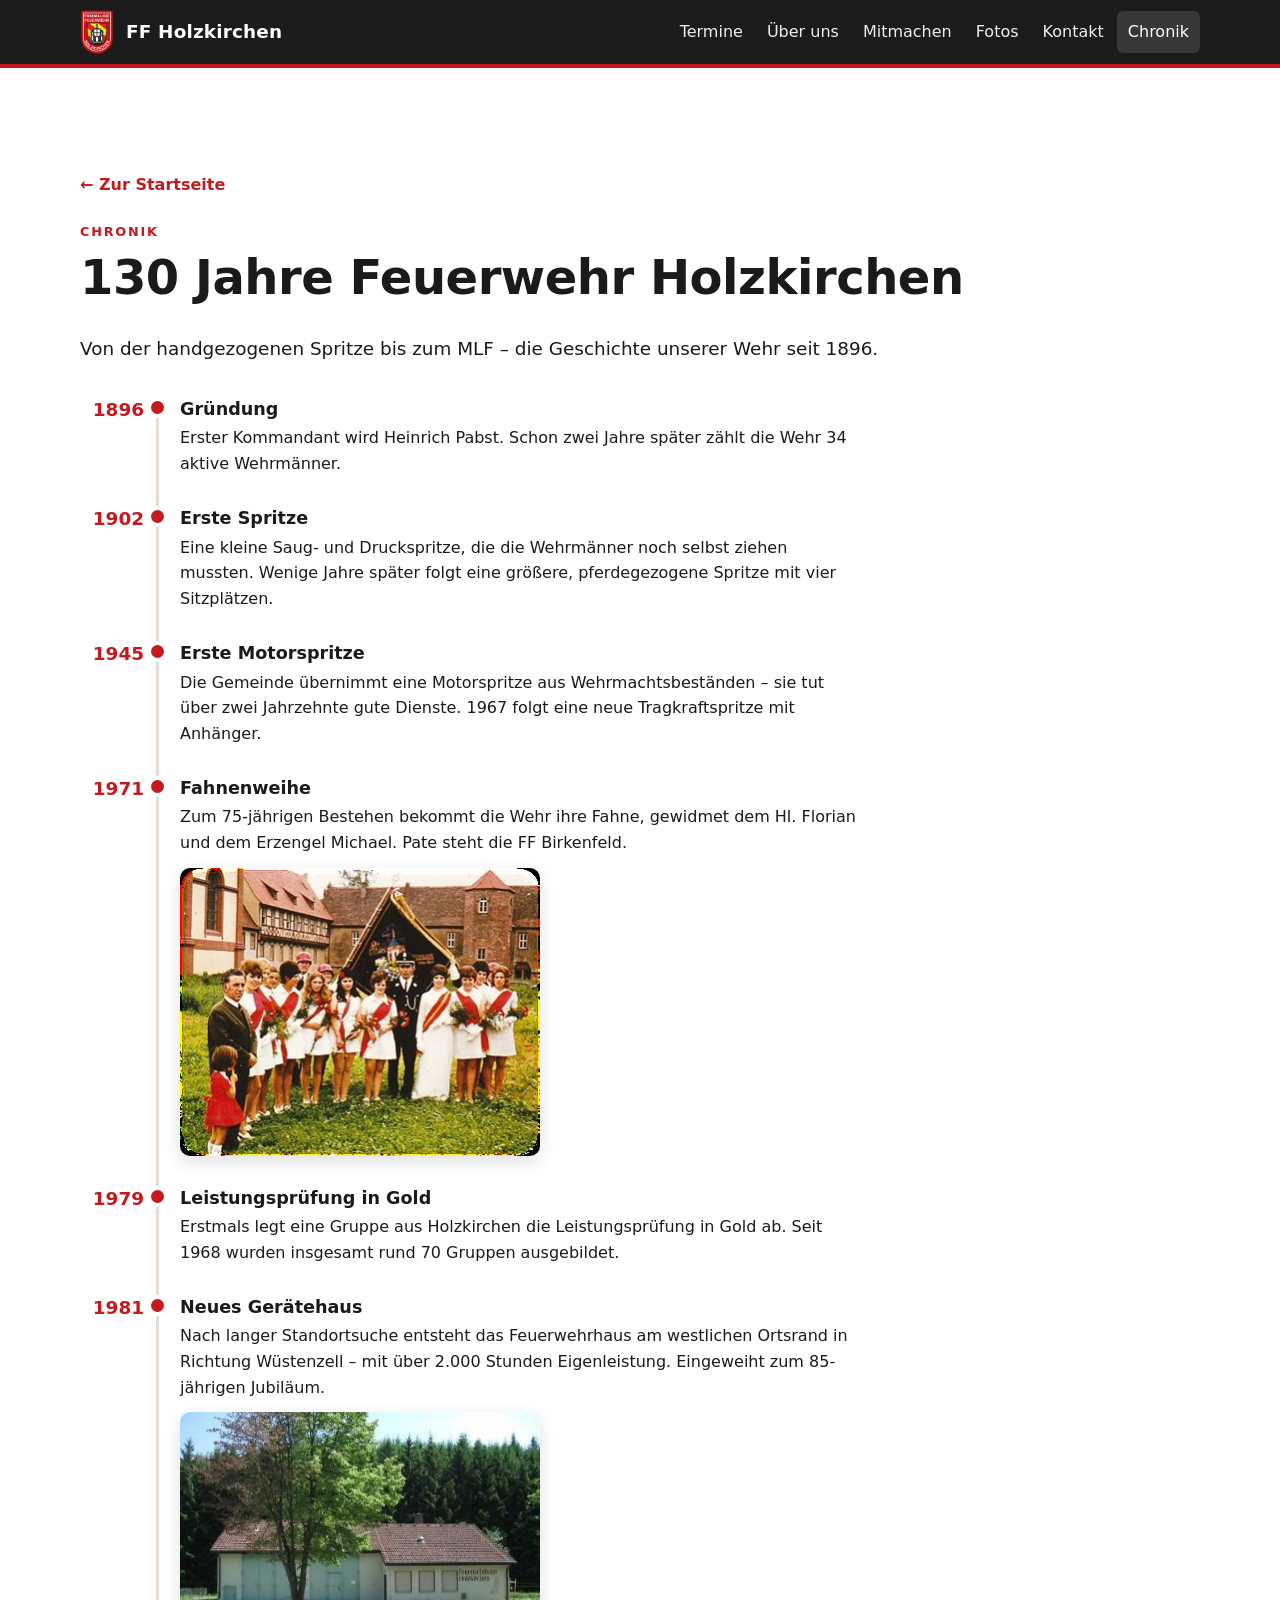
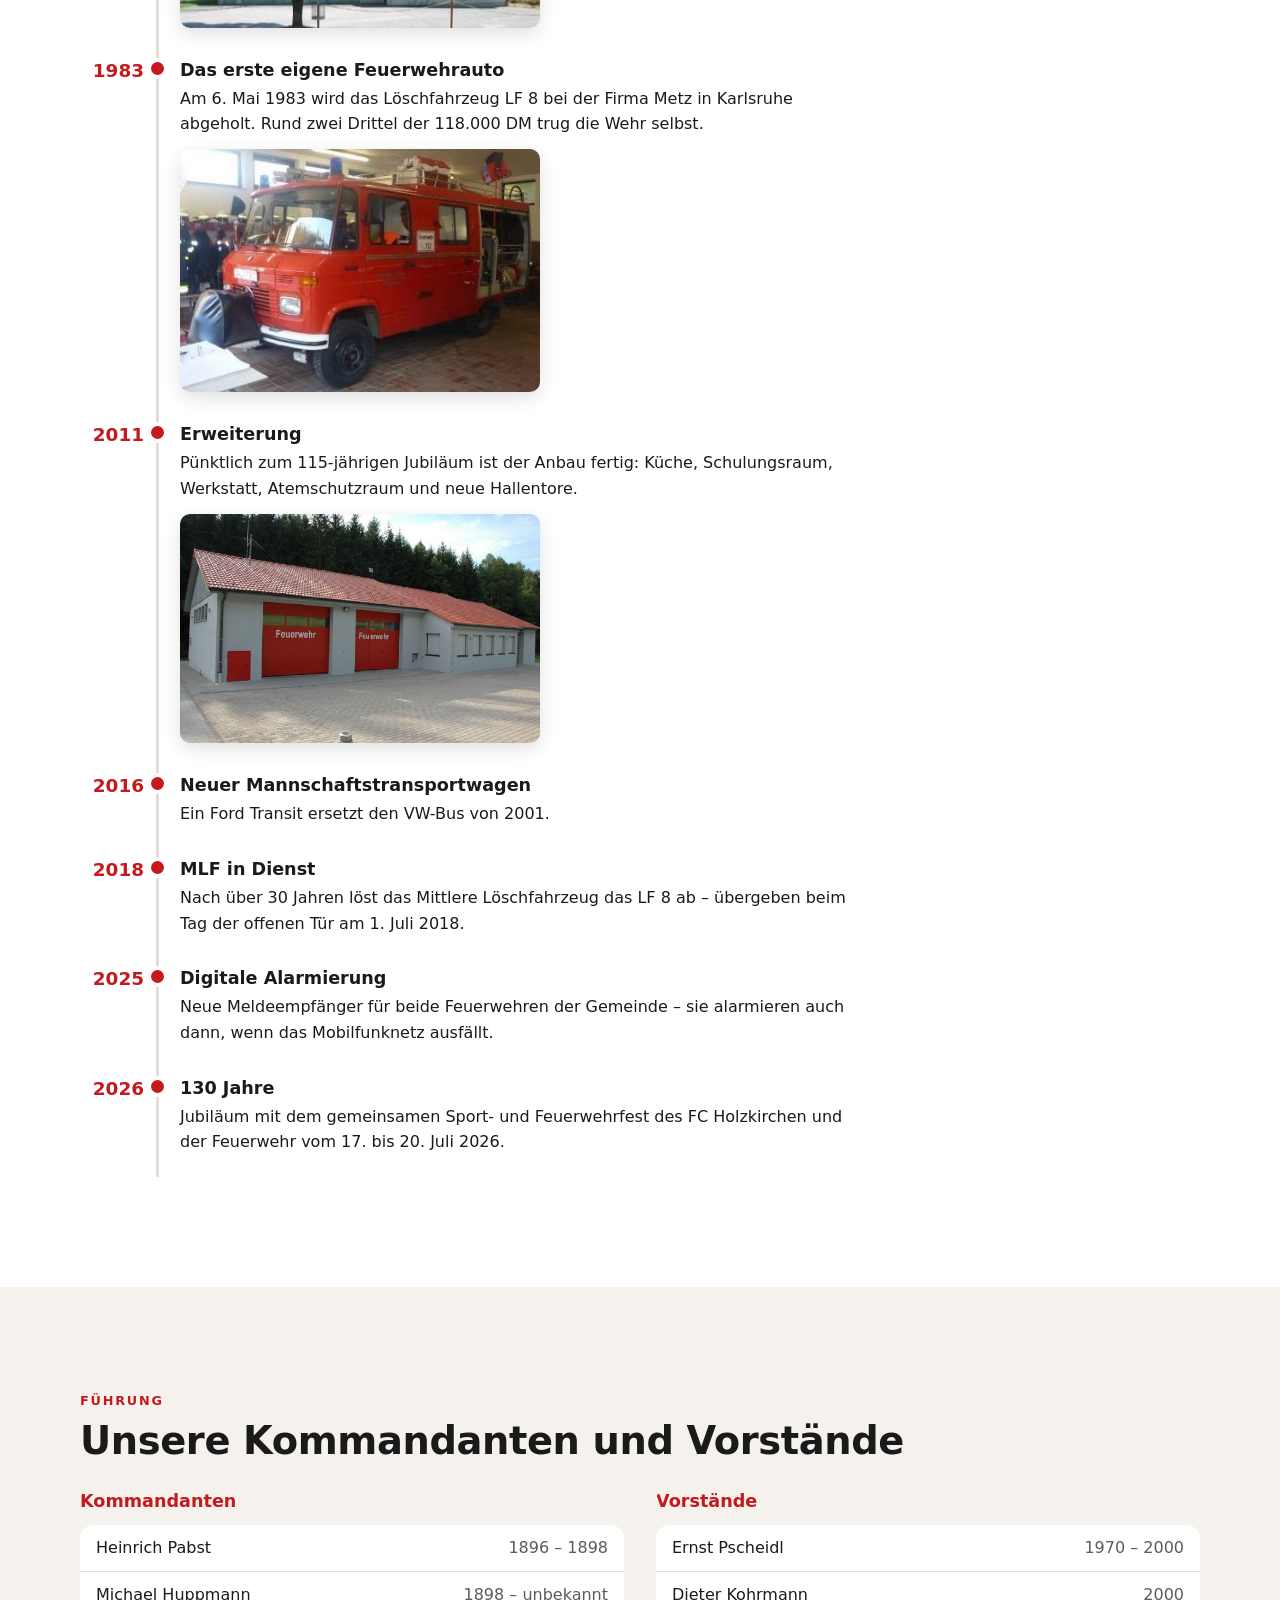
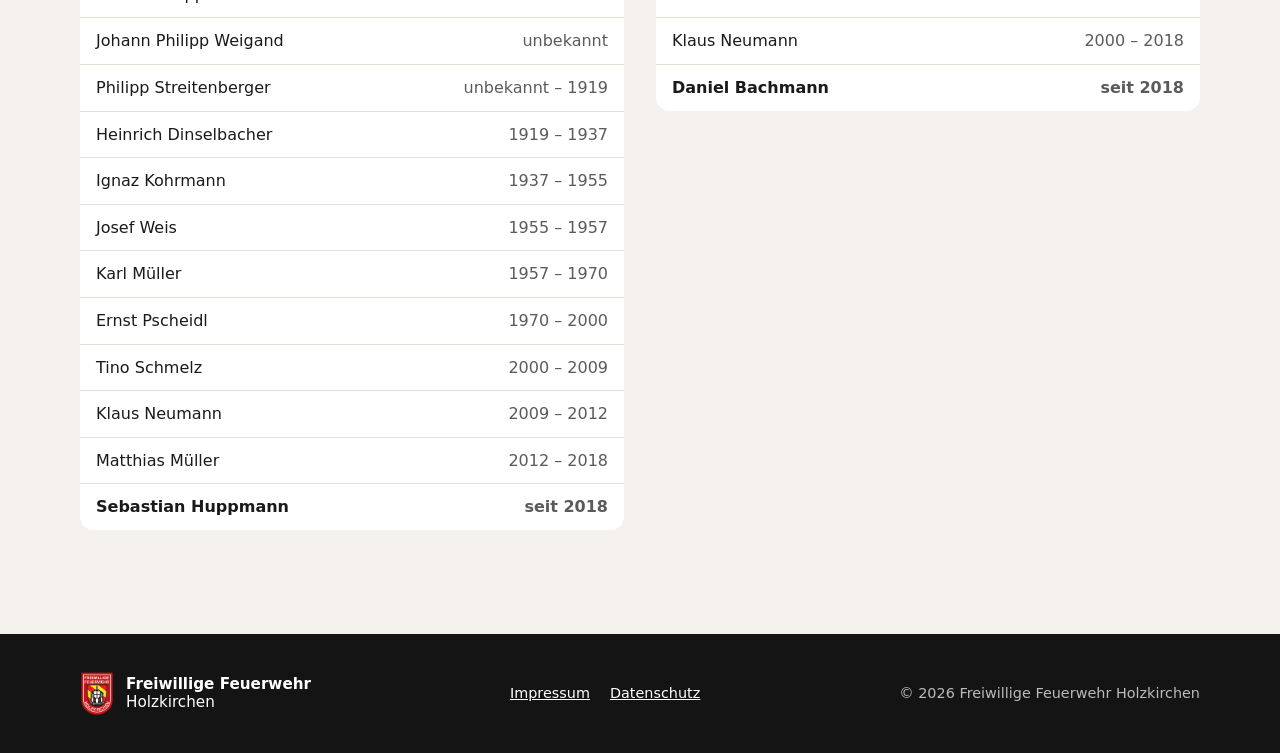
==== website/chronik.html @ 03d095bd "Website der FF Holzkirchen Co-Authored-By: Claude Opus 5.5 <noreply@anthropic.com> Claude-Session: h" ====
<!doctype html>
<html lang="de">
<head>
  <meta charset="utf-8">
  <meta name="viewport" content="width=device-width, initial-scale=1">
  <title>Chronik – Freiwillige Feuerwehr Holzkirchen</title>
  <meta name="description" content="Freiwillige Feuerwehr Holzkirchen: Chronik seit 1896, Kommandanten und Vorstände.">
  <link rel="icon" href="img/logo.png">
  <link rel="stylesheet" href="style.css">
</head>
<body>

<header class="topbar">
  <div class="wrap topbar-inner">
    <a class="brand" href="index.html">
      <img src="img/logo.png" alt="Wappen der Freiwilligen Feuerwehr Holzkirchen" width="40" height="56">
      <span class="brand-name">FF Holzkirchen</span>
    </a>
    <button class="menu-btn" aria-expanded="false" aria-controls="nav" aria-label="Menü öffnen">
      <span></span><span></span><span></span>
    </button>
    <nav id="nav" class="nav">
      <a href="index.html#termine">Termine</a>
      <a href="index.html#ueber-uns">Über uns</a>
      <a href="index.html#mitmachen">Mitmachen</a>
      <a href="index.html#galerie">Fotos</a>
      <a href="index.html#kontakt">Kontakt</a>
      <a href="chronik.html" aria-current="page">Chronik</a>
    </nav>
  </div>
</header>

<main>
  <!-- CHRONIK -->
  <section id="chronik" class="section chronik-page">
    <div class="wrap">
      <a class="back" href="index.html">← Zur Startseite</a>
      <p class="eyebrow">Chronik</p>
      <h1><span class="jahre">130</span> Jahre Feuerwehr Holzkirchen</h1>
      <p class="lead">Von der handgezogenen Spritze bis zum MLF – die Geschichte unserer Wehr seit 1896.</p>
      <ol class="timeline">
        <li><time>1896</time><div><strong>Gründung</strong><p>Erster Kommandant wird Heinrich Pabst. Schon zwei Jahre später zählt die Wehr 34 aktive Wehrmänner.</p></div></li>
        <li><time>1902</time><div><strong>Erste Spritze</strong><p>Eine kleine Saug- und Druckspritze, die die Wehrmänner noch selbst ziehen mussten. Wenige Jahre später folgt eine größere, pferdegezogene Spritze mit vier Sitzplätzen.</p></div></li>
        <li><time>1945</time><div><strong>Erste Motorspritze</strong><p>Die Gemeinde übernimmt eine Motorspritze aus Wehrmachtsbeständen – sie tut über zwei Jahrzehnte gute Dienste. 1967 folgt eine neue Tragkraftspritze mit Anhänger.</p></div></li>
        <li><time>1971</time><div><strong>Fahnenweihe</strong><p>Zum 75-jährigen Bestehen bekommt die Wehr ihre Fahne, gewidmet dem Hl. Florian und dem Erzengel Michael. Pate steht die FF Birkenfeld.</p><img src="img/chronik-1971-fahnenweihe.jpg" alt="Fahnenweihe 1971" loading="lazy"></div></li>
        <li><time>1979</time><div><strong>Leistungsprüfung in Gold</strong><p>Erstmals legt eine Gruppe aus Holzkirchen die Leistungsprüfung in Gold ab. Seit 1968 wurden insgesamt rund 70 Gruppen ausgebildet.</p></div></li>
        <li><time>1981</time><div><strong>Neues Gerätehaus</strong><p>Nach langer Standortsuche entsteht das Feuerwehrhaus am westlichen Ortsrand in Richtung Wüstenzell – mit über 2.000 Stunden Eigenleistung. Eingeweiht zum 85-jährigen Jubiläum.</p><img src="img/chronik-1981-geraetehaus.jpg" alt="Das neue Gerätehaus 1981" loading="lazy"></div></li>
        <li><time>1983</time><div><strong>Das erste eigene Feuerwehrauto</strong><p>Am 6. Mai 1983 wird das Löschfahrzeug LF 8 bei der Firma Metz in Karlsruhe abgeholt. Rund zwei Drittel der 118.000 DM trug die Wehr selbst.</p><img src="img/chronik-1983-lf8.jpg" alt="Das LF 8 von 1983" loading="lazy"></div></li>
        <li><time>2011</time><div><strong>Erweiterung</strong><p>Pünktlich zum 115-jährigen Jubiläum ist der Anbau fertig: Küche, Schulungsraum, Werkstatt, Atemschutzraum und neue Hallentore.</p><img src="img/chronik-2011-feuerwehrhaus.jpg" alt="Das Feuerwehrhaus nach der Erweiterung" loading="lazy"></div></li>
        <li><time>2016</time><div><strong>Neuer Mannschaftstransportwagen</strong><p>Ein Ford Transit ersetzt den VW-Bus von 2001.</p></div></li>
        <li><time>2018</time><div><strong>MLF in Dienst</strong><p>Nach über 30 Jahren löst das Mittlere Löschfahrzeug das LF 8 ab – übergeben beim Tag der offenen Tür am 1. Juli 2018.</p></div></li>
        <li><time>2025</time><div><strong>Digitale Alarmierung</strong><p>Neue Meldeempfänger für beide Feuerwehren der Gemeinde – sie alarmieren auch dann, wenn das Mobilfunknetz ausfällt.</p></div></li>
        <li><time>2026</time><div><strong>130 Jahre</strong><p>Jubiläum mit dem gemeinsamen Sport- und Feuerwehrfest des FC Holzkirchen und der Feuerwehr vom 17. bis 20. Juli 2026.</p></div></li>
      </ol>
    </div>
  </section>


  <section class="section section-alt">
    <div class="wrap">
      <p class="eyebrow">Führung</p>
      <h2>Unsere Kommandanten und Vorstände</h2>
      <div class="history-grid">
        <table class="history">
          <caption>Kommandanten</caption>
          <tr><td>Heinrich Pabst</td><td>1896 – 1898</td></tr>
          <tr><td>Michael Huppmann</td><td>1898 – unbekannt</td></tr>
          <tr><td>Johann Philipp Weigand</td><td>unbekannt</td></tr>
          <tr><td>Philipp Streitenberger</td><td>unbekannt – 1919</td></tr>
          <tr><td>Heinrich Dinselbacher</td><td>1919 – 1937</td></tr>
          <tr><td>Ignaz Kohrmann</td><td>1937 – 1955</td></tr>
          <tr><td>Josef Weis</td><td>1955 – 1957</td></tr>
          <tr><td>Karl Müller</td><td>1957 – 1970</td></tr>
          <tr><td>Ernst Pscheidl</td><td>1970 – 2000</td></tr>
          <tr><td>Tino Schmelz</td><td>2000 – 2009</td></tr>
          <tr><td>Klaus Neumann</td><td>2009 – 2012</td></tr>
          <tr><td>Matthias Müller</td><td>2012 – 2018</td></tr>
          <tr><td>Sebastian Huppmann</td><td>seit 2018</td></tr>
        </table>
        <table class="history">
          <caption>Vorstände</caption>
          <tr><td>Ernst Pscheidl</td><td>1970 – 2000</td></tr>
          <tr><td>Dieter Kohrmann</td><td>2000</td></tr>
          <tr><td>Klaus Neumann</td><td>2000 – 2018</td></tr>
          <tr><td>Daniel Bachmann</td><td>seit 2018</td></tr>
        </table>
      </div>
    </div>
  </section>
</main>

<footer class="footer">
  <div class="wrap footer-inner">
    <div class="brand">
      <img src="img/logo.png" alt="" width="40" height="56">
      <span><strong>Freiwillige Feuerwehr</strong><br>Holzkirchen</span>
    </div>
    <nav>
      <a href="impressum.html">Impressum</a>
      <a href="datenschutz.html">Datenschutz</a>
    </nav>
    <p>© <span id="year">2026</span> Freiwillige Feuerwehr Holzkirchen</p>
  </div>
</footer>

<script>
  const btn = document.querySelector('.menu-btn'), nav = document.getElementById('nav');
  btn.addEventListener('click', () => {
    const open = nav.classList.toggle('open');
    btn.setAttribute('aria-expanded', open);
  });
  document.getElementById('year').textContent = new Date().getFullYear();
  // Jahre seit Gründung 1896 – aktualisiert sich jedes Jahr von selbst
  document.querySelectorAll('.jahre').forEach(el => el.textContent = new Date().getFullYear() - 1896);
</script>
</body>
</html>
---- website/style.css ----
:root {
  --red: #c41a1e;
  --red-dark: #8f1013;
  --yellow: #f5d90a;
  --ink: #1a1a1a;
  --muted: #5b5b5b;
  --bg: #ffffff;
  --bg-alt: #f5f2ee;
  --line: #e4ded6;
  --radius: 14px;
  --font: system-ui, -apple-system, "Segoe UI", Roboto, "Helvetica Neue", Arial, sans-serif;
}

* { box-sizing: border-box; }
html { scroll-behavior: smooth; scroll-padding-top: 76px; }
body { margin: 0; font-family: var(--font); color: var(--ink); background: var(--bg); line-height: 1.6; }
img { max-width: 100%; display: block; }
a { color: var(--red); }
h1, h2, h3 { line-height: 1.15; margin: 0 0 .6em; letter-spacing: -.01em; }
h2 { font-size: clamp(1.7rem, 3.5vw, 2.4rem); }
p { margin: 0 0 1em; }

.wrap { width: min(1120px, 100% - 32px); margin-inline: auto; }
.section { padding: clamp(56px, 9vw, 104px) 0; }
.section-alt { background: var(--bg-alt); }
.eyebrow { text-transform: uppercase; letter-spacing: .14em; font-size: .8rem; font-weight: 700; color: var(--red); margin-bottom: .6em; }
.lead { font-size: 1.15rem; }
.muted { color: var(--muted); font-size: .95rem; }

/* Buttons */
.btn { display: inline-block; padding: .8em 1.5em; border-radius: 8px; font-weight: 700; font-size: 1.05rem; text-decoration: none; transition: transform .15s, background .15s; }
.btn:hover { transform: translateY(-2px); }
.btn-primary { background: var(--red); color: #fff; box-shadow: 0 4px 14px rgba(196,26,30,.35); }
.btn-primary:hover { background: var(--red-dark); }
.btn-ghost { border: 2px solid #fff; color: #fff; }
.btn-outline { border: 2px solid var(--red); color: var(--red); }
.btn-outline:hover { background: var(--red); color: #fff; }
.btn-ghost:hover { background: rgba(255,255,255,.15); }

/* Topbar */
.topbar { position: sticky; top: 0; z-index: 50; background: #1b1b1b; color: #fff; border-bottom: 4px solid var(--red); }
.topbar-inner { display: flex; align-items: center; justify-content: space-between; height: 64px; }
.brand { display: flex; align-items: center; gap: 12px; color: inherit; text-decoration: none; line-height: 1.15; font-size: .95rem; }
.brand img { width: 34px; height: auto; }
.brand-name { font-weight: 800; font-size: 1.15rem; letter-spacing: .01em; }
.nav { display: flex; gap: 2px; }
.nav a { color: #eee; text-decoration: none; font-weight: 500; padding: 8px 11px; border-radius: 6px; }
.nav a:hover { background: rgba(255,255,255,.1); color: #fff; }
.menu-btn { display: none; background: none; border: 0; padding: 10px; cursor: pointer; }
.menu-btn span { display: block; width: 24px; height: 2px; background: #fff; margin: 5px 0; }

/* Hero */
.hero { position: relative; min-height: min(80vh, 640px); display: flex; align-items: center; color: #fff; overflow: hidden; background: #222; }
.hero-bg { position: absolute; inset: 0; width: 100%; height: 100%; object-fit: cover; object-position: center 40%; }
.hero::after { content: ""; position: absolute; inset: 0; background: linear-gradient(90deg, rgba(0,0,0,.72) 0%, rgba(0,0,0,.5) 50%, rgba(0,0,0,.15) 100%); }
.hero-inner { position: relative; z-index: 1; display: flex; align-items: center; justify-content: space-between; gap: 40px; padding: 72px 0; }
.hero-content { max-width: 700px; }
.hero-badge { display: inline-block; background: var(--yellow); color: #1b1b1b; font-weight: 800; text-transform: uppercase; letter-spacing: .06em; font-size: .9rem; padding: 6px 14px; border-radius: 6px; margin-bottom: 1.2em; }
.hero h1 { font-size: clamp(2.4rem, 6vw, 4.2rem); text-shadow: 0 2px 16px rgba(0,0,0,.4); }
.hero .lead { font-size: clamp(1.05rem, 2vw, 1.3rem); max-width: 560px; text-shadow: 0 1px 8px rgba(0,0,0,.5); }
.hero-actions { display: flex; gap: 14px; flex-wrap: wrap; margin-top: 1.6em; }
.hero-logo { width: clamp(160px, 22vw, 240px); height: auto; flex-shrink: 0; filter: drop-shadow(0 8px 24px rgba(0,0,0,.45)); }
.hazard { height: 14px; background: repeating-linear-gradient(-45deg, var(--red) 0 18px, var(--yellow) 18px 36px); }

/* Emergency */
.emergency { background: #fff8cc; border-bottom: 1px solid var(--line); padding: clamp(36px, 6vw, 56px) 0; }
.emergency-head { display: flex; align-items: center; gap: 28px; margin-bottom: 28px; }
.emergency-head h2 { margin-bottom: .2em; }
.emergency-head p { margin: 0; max-width: 680px; }
.emergency-num { font-size: clamp(3rem, 8vw, 4.6rem); font-weight: 900; color: #fff; background: var(--red); text-decoration: none; line-height: 1; padding: 14px 22px; border-radius: 12px; flex-shrink: 0; }
.w-fragen { list-style: none; counter-reset: w; margin: 0; padding: 0; display: grid; grid-template-columns: repeat(5, 1fr); gap: 12px; }
.w-fragen li { counter-increment: w; background: #fff; border-radius: 10px; padding: 18px 16px; border-top: 4px solid var(--red); line-height: 1.35; }
.w-fragen li::before { content: counter(w); display: block; font-weight: 900; color: var(--red); font-size: .85rem; margin-bottom: 6px; }
.w-fragen strong { color: var(--red); }
.w-fragen small { display: block; color: var(--muted); font-size: .88rem; margin-top: 6px; }
@media (max-width: 960px) { .w-fragen { grid-template-columns: 1fr 1fr; } }
@media (max-width: 480px) { .w-fragen { grid-template-columns: 1fr; } .emergency-head { flex-direction: column; align-items: flex-start; gap: 16px; } }

/* About */
.about-img { width: 100%; aspect-ratio: 4 / 3; object-fit: cover; border-radius: var(--radius); box-shadow: 0 10px 30px rgba(0,0,0,.15); }

/* Two column */
.two-col { display: grid; grid-template-columns: 1fr 1fr; gap: clamp(32px, 6vw, 72px); align-items: center; }
.two-col.reverse > :first-child { order: 0; }


/* Badge */
.badge { display: inline-block; background: var(--bg-alt); color: var(--muted); font-size: .8rem; font-weight: 700; padding: 4px 12px; border-radius: 999px; margin-bottom: 12px; text-transform: uppercase; letter-spacing: .08em; }

/* Fahrzeug */
.photo-stack { position: relative; aspect-ratio: 1 / 1; }
.photo-stack img { position: absolute; border-radius: var(--radius); object-fit: cover; box-shadow: 0 10px 30px rgba(0,0,0,.18); }
.photo-stack img:first-child { width: 78%; height: 70%; top: 0; left: 0; }
.photo-stack img:last-child { width: 50%; height: 62%; right: 0; bottom: 0; border: 6px solid #fff; }

/* CTA */
.cta { position: relative; color: #fff; background: var(--red-dark); overflow: hidden; }
.cta-bg { position: absolute; inset: 0; width: 100%; height: 100%; object-fit: cover; opacity: .25; mix-blend-mode: luminosity; }
.cta::before { content: ""; position: absolute; inset: 0; background: linear-gradient(90deg, var(--red) 0%, rgba(196,26,30,.85) 55%, rgba(143,16,19,.4) 100%); z-index: 1; }
.cta-inner { position: relative; z-index: 2; max-width: 1120px; }
.cta-inner > * { max-width: 620px; }
.cta .eyebrow { color: var(--yellow); }
.cta h2 { font-size: clamp(2.2rem, 5vw, 3.4rem); }
.checks { list-style: none; padding: 0; margin: 0 0 2em; }
.checks li { padding-left: 32px; position: relative; margin-bottom: .6em; }
.checks li::before { content: "✓"; position: absolute; left: 0; top: 0; font-weight: 900; color: var(--yellow); }
.cta .btn-primary { background: #fff; color: var(--red); }
.cta .btn-primary:hover { background: var(--yellow); }

/* Gallery */
.gallery { display: grid; grid-template-columns: repeat(3, 1fr); gap: 12px; margin-top: 24px; }
.gallery button { padding: 0; border: 0; background: none; cursor: zoom-in; border-radius: 10px; overflow: hidden; aspect-ratio: 4 / 5; }
.gallery img { width: 100%; height: 100%; object-fit: cover; transition: transform .4s; }
.gallery button:hover img { transform: scale(1.05); }

.lightbox { border: 0; padding: 0; background: transparent; max-width: 92vw; max-height: 92vh; }
.lightbox::backdrop { background: rgba(0,0,0,.85); }
.lightbox img { max-width: 92vw; max-height: 88vh; border-radius: 8px; }
.lightbox-close { position: fixed; top: 16px; right: 20px; background: none; border: 0; color: #fff; font-size: 2.4rem; cursor: pointer; }

/* Anfahrt */
.map-embed { border-radius: var(--radius); overflow: hidden; aspect-ratio: 4 / 3; background: var(--bg-alt); border: 1px solid var(--line); }
.map-embed iframe { width: 100%; height: 100%; border: 0; display: block; }
.map-consent { height: 100%; display: flex; flex-direction: column; align-items: center; justify-content: center; gap: 8px; text-align: center; padding: 24px;
  background: repeating-linear-gradient(0deg, transparent 0 39px, rgba(0,0,0,.05) 39px 40px), repeating-linear-gradient(90deg, transparent 0 39px, rgba(0,0,0,.05) 39px 40px), var(--bg-alt); }
.map-consent .map-pin { font-size: 2.2rem; }
.map-consent strong { font-size: 1.2rem; }
.map-consent .btn { margin: 10px 0 4px; }
.map-consent small { color: var(--muted); font-size: .8rem; max-width: 380px; line-height: 1.45; }

/* Kontakt */
address { font-style: normal; background: #fff; border-radius: var(--radius); padding: 20px 24px; border-left: 4px solid var(--red); }
.links { display: grid; gap: 12px; }
.link-card { display: flex; align-items: center; gap: 16px; background: #fff; border-radius: var(--radius); padding: 16px 20px; text-decoration: none; color: var(--ink); border: 1px solid var(--line); transition: border-color .15s, transform .15s; }
.link-card:hover { border-color: var(--red); transform: translateX(4px); }
.link-card strong { display: block; }
.link-card small { color: var(--muted); }
.link-icon { font-size: 1.5rem; width: 44px; height: 44px; display: grid; place-items: center; background: var(--bg-alt); border-radius: 50%; flex-shrink: 0; }

/* Footer */
.footer { background: #141414; color: #bbb; padding: 36px 0; font-size: .9rem; }
.footer-inner { display: flex; align-items: center; justify-content: space-between; gap: 24px; flex-wrap: wrap; }
.footer .brand { color: #fff; }
.footer nav { display: flex; gap: 20px; }
.footer a { color: #fff; }
.footer p { margin: 0; }

/* Legal pages */
.legal { padding: 56px 0 80px; max-width: 760px; }
.legal h1 { font-size: 2.2rem; }
.legal h2 { font-size: 1.3rem; margin-top: 1.6em; }

/* Responsive */
@media (max-width: 1080px) {
  .menu-btn { display: block; }
  .nav { display: none; position: absolute; top: 68px; left: 0; right: 0; flex-direction: column; background: #1b1b1b; border-bottom: 4px solid var(--red); padding: 8px 16px 16px; }
  .nav.open { display: flex; }
  .nav a { padding: 12px; }
}
@media (max-width: 860px) {
  .hero-logo { display: none; }
  .two-col { grid-template-columns: 1fr; }
  .two-col.reverse > :first-child { order: 1; }
  .gallery { grid-template-columns: 1fr 1fr; }
}
@media (max-width: 480px) {
  }
@media (prefers-reduced-motion: reduce) {
  html { scroll-behavior: auto; }
  * { transition: none !important; }
}

/* Termine (dynamisch) */
.termine { margin: 24px 0 40px; }
.termine-leer { background: #fff; border-radius: var(--radius); padding: 22px 26px; border-left: 4px solid var(--red); margin: 0; }
.next-event { display: grid; grid-template-columns: 150px 1fr; gap: 32px; align-items: center; background: #fff; border-radius: var(--radius); padding: 28px; box-shadow: 0 8px 30px rgba(0,0,0,.06); border-top: 6px solid var(--red); }
.date-block { background: var(--red); color: #fff; border-radius: 10px; text-align: center; padding: 18px 10px; display: grid; line-height: 1.05; font-weight: 800; }
.date-block span { font-size: 1.3rem; letter-spacing: .04em; }
.date-block strong { font-size: 3.4rem; }
.next-event h3 { font-size: 1.8rem; margin-bottom: .3em; }
.next-meta { font-weight: 600; }
.badge-next { background: var(--yellow); color: #1b1b1b; }
.termin-liste { list-style: none; margin: 16px 0 0; padding: 0; display: grid; gap: 10px; }
.termin-liste li { display: flex; gap: 20px; align-items: center; background: #fff; border-radius: 10px; padding: 14px 20px; }
.tl-date { font-weight: 800; color: var(--red); min-width: 6.5em; }
.termin-liste strong { display: block; }
.termin-liste small { color: var(--muted); }
@media (max-width: 560px) {
  .next-event { grid-template-columns: 1fr; gap: 18px; padding: 20px; }
  .date-block { grid-auto-flow: column; justify-content: start; gap: 10px; align-items: baseline; padding: 12px 16px; }
  .date-block strong { font-size: 1.6rem; }
  .termin-liste li { flex-direction: column; align-items: flex-start; gap: 4px; }
}
.tl-flyer { margin-left: auto; font-weight: 700; font-size: .9rem; text-decoration: none; border: 2px solid var(--red); border-radius: 8px; padding: 4px 12px; white-space: nowrap; }
.tl-flyer:hover { background: var(--red); color: #fff; }
@media (max-width: 560px) { .tl-flyer { margin-left: 0; margin-top: 6px; } }
.next-event > *, .termin-liste li > * { min-width: 0; }
.next-event h3, .termin-liste strong { overflow-wrap: break-word; hyphens: auto; }
@media (max-width: 560px) { .next-event h3 { font-size: 1.45rem; } }

/* Motto */
.motto { margin: 1.6em 0 0; padding: 4px 0 4px 20px; border-left: 4px solid var(--yellow); font-style: italic; color: var(--muted); line-height: 1.7; }

/* Motto-Zusatz */
.motto small { display: block; font-style: normal; font-size: .8rem; margin-top: 4px; }

/* Kennzahlen */
.stats { list-style: none; margin: 48px 0 0; padding: 0; display: grid; grid-template-columns: repeat(4, 1fr); gap: 12px; }
.stats li { background: var(--bg-alt); border-radius: var(--radius); padding: 20px; border-top: 4px solid var(--red); }
.stats strong { display: block; font-size: 1.5rem; color: var(--red); line-height: 1.2; }
.stats span { color: var(--muted); font-size: .92rem; }

/* Team */
.team-grid { display: grid; grid-template-columns: 1fr 1.3fr; gap: 32px; align-items: start; margin: 24px 0 28px; }
.leaders { list-style: none; margin: 0; padding: 0; display: grid; gap: 10px; }
.leaders li { background: #fff; border-radius: 10px; padding: 14px 18px; border-left: 4px solid var(--red); }
.leaders span { display: block; font-size: .78rem; text-transform: uppercase; letter-spacing: .08em; color: var(--red); font-weight: 700; }
.leaders strong { font-size: 1.1rem; }
.team-photo { margin: 0; }
.team-photo img { border-radius: var(--radius); box-shadow: 0 10px 30px rgba(0,0,0,.12); width: 100%; }
.team-photo figcaption { color: var(--muted); font-size: .88rem; margin-top: 8px; }

/* Chronik */
.timeline { list-style: none; margin: 32px 0 0; padding: 0; position: relative; }
.timeline::before { content: ""; position: absolute; left: 76px; top: 6px; bottom: 6px; width: 3px; background: var(--line); }
.timeline li { display: grid; grid-template-columns: 64px 1fr; gap: 36px; padding-bottom: 28px; position: relative; }
.timeline li::before { content: ""; position: absolute; left: 71px; top: 6px; width: 13px; height: 13px; border-radius: 50%; background: var(--red); box-shadow: 0 0 0 4px #fff; }
.timeline time { font-weight: 900; font-size: 1.15rem; color: var(--red); text-align: right; }
.timeline strong { display: block; font-size: 1.1rem; margin-bottom: 2px; }
.timeline p { margin: 0; max-width: 680px; }
.timeline img { margin-top: 12px; width: min(360px, 100%); border-radius: 10px; box-shadow: 0 6px 18px rgba(0,0,0,.12); }

@media (max-width: 860px) {
  .stats { grid-template-columns: 1fr 1fr; }
  .team-grid { grid-template-columns: 1fr; }
}
@media (max-width: 480px) {
  .timeline::before { left: 6px; }
  .timeline li { grid-template-columns: 1fr; gap: 2px; padding-left: 30px; }
  .timeline li::before { left: 1px; }
  .timeline time { text-align: left; }
}
.stats li { min-width: 0; }
.stats strong { overflow-wrap: break-word; hyphens: auto; }
@media (max-width: 480px) { .stats { grid-template-columns: 1fr; } .stats strong { font-size: 1.3rem; } }

/* Chronik-Seite */
.chronik-page h1 { font-size: clamp(2rem, 5vw, 3rem); }
.back { display: inline-block; margin-bottom: 24px; font-weight: 600; text-decoration: none; }
.back:hover { text-decoration: underline; }
.nav a[aria-current="page"] { background: rgba(255,255,255,.12); color: #fff; }
.history-grid { display: grid; grid-template-columns: 1fr 1fr; gap: 32px; align-items: start; margin-top: 24px; }
.history { width: 100%; border-collapse: collapse; background: #fff; border-radius: var(--radius); overflow: hidden; }
.history caption { text-align: left; font-weight: 800; font-size: 1.1rem; color: var(--red); padding-bottom: 10px; }
.history td { padding: 10px 16px; border-bottom: 1px solid var(--line); }
.history tr:last-child td { border-bottom: 0; font-weight: 700; }
.history td:last-child { text-align: right; color: var(--muted); white-space: nowrap; }
@media (max-width: 760px) { .history-grid { grid-template-columns: 1fr; } }

/* Feinschliff: Abstände Über uns, Bildunterschrift im Bild */
.motto { margin-bottom: 28px; }
.motto + .btn { margin-top: 4px; }
.team-photo { position: relative; }
.team-photo figcaption { position: absolute; left: 16px; bottom: 16px; margin: 0; background: rgba(27,27,27,.78); color: #fff; font-size: .85rem; font-weight: 600; padding: 6px 12px; border-radius: 6px; }
.legal { overflow-wrap: break-word; hyphens: auto; }
@media (max-width: 480px) { .legal h1 { font-size: 1.8rem; } }

/* Vorstandschaft innerhalb "Über uns" */
.team-block { margin-top: 56px; }
.team-block h3 { font-size: clamp(1.4rem, 2.6vw, 1.8rem); margin-bottom: 0; }
.team-block .leaders li { background: var(--bg-alt); }

/* Kein seitliches Verrutschen auf dem Handy */
body { overflow-x: clip; }

/* Notruf auf dem Handy kompakt */
@media (max-width: 600px) {
  .emergency { padding: 28px 0; }
  .emergency-head { flex-direction: row; align-items: center; gap: 14px; margin-bottom: 16px; }
  .emergency-num { font-size: 2.2rem; padding: 10px 14px; }
  .emergency-head h2 { font-size: 1.35rem; }
  .emergency-head p { font-size: .9rem; line-height: 1.45; }
  .w-fragen { grid-template-columns: 1fr; gap: 6px; }
  .w-fragen li { padding: 10px 14px; border-top: 0; border-left: 4px solid var(--red); }
  .w-fragen li::before { display: inline; margin: 0 10px 0 0; }
  .w-fragen small { display: none; }
}

/* Adresse bei Anfahrt */
.address-line { margin: 20px 0 4px; padding: 14px 18px; background: var(--bg-alt); border-left: 4px solid var(--red); border-radius: 10px; line-height: 1.5; display: flex; align-items: center; justify-content: space-between; gap: 16px; flex-wrap: wrap; }
.address-line address { background: none; border: 0; padding: 0; border-radius: 0; }
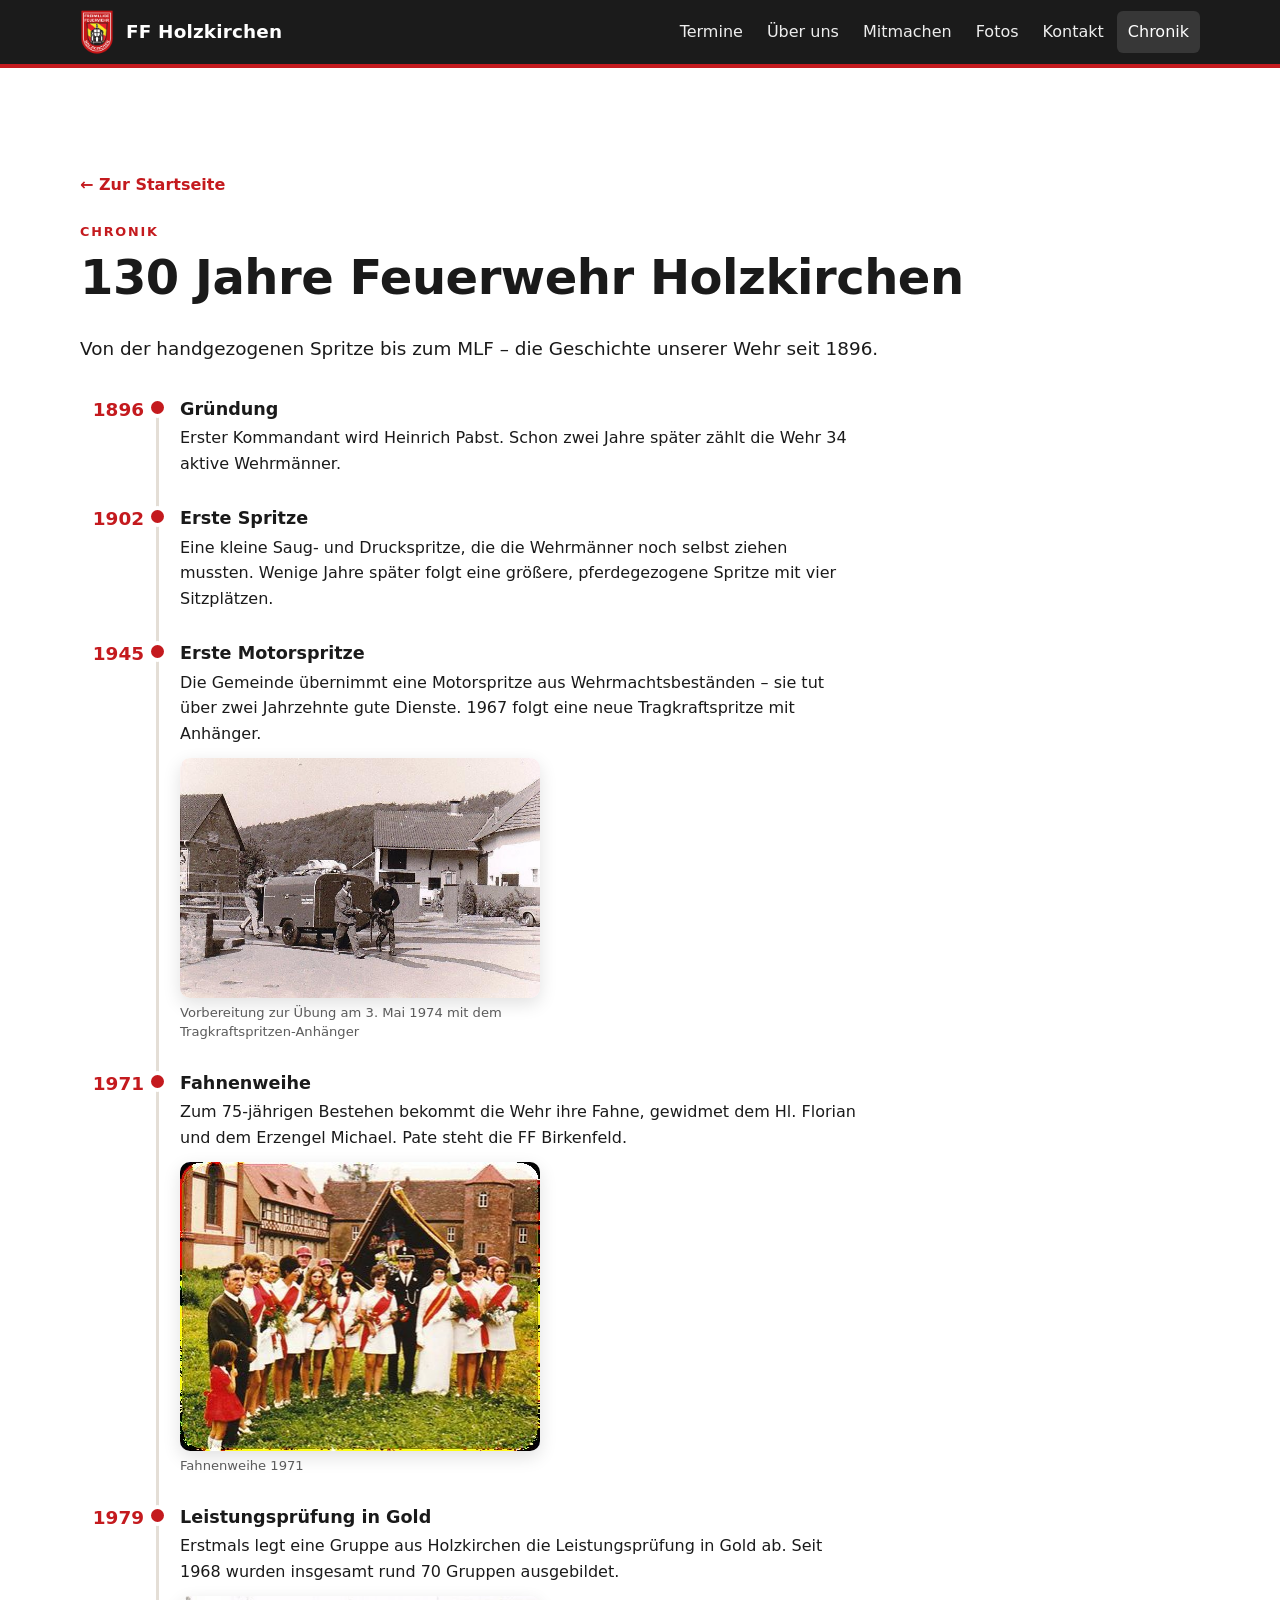
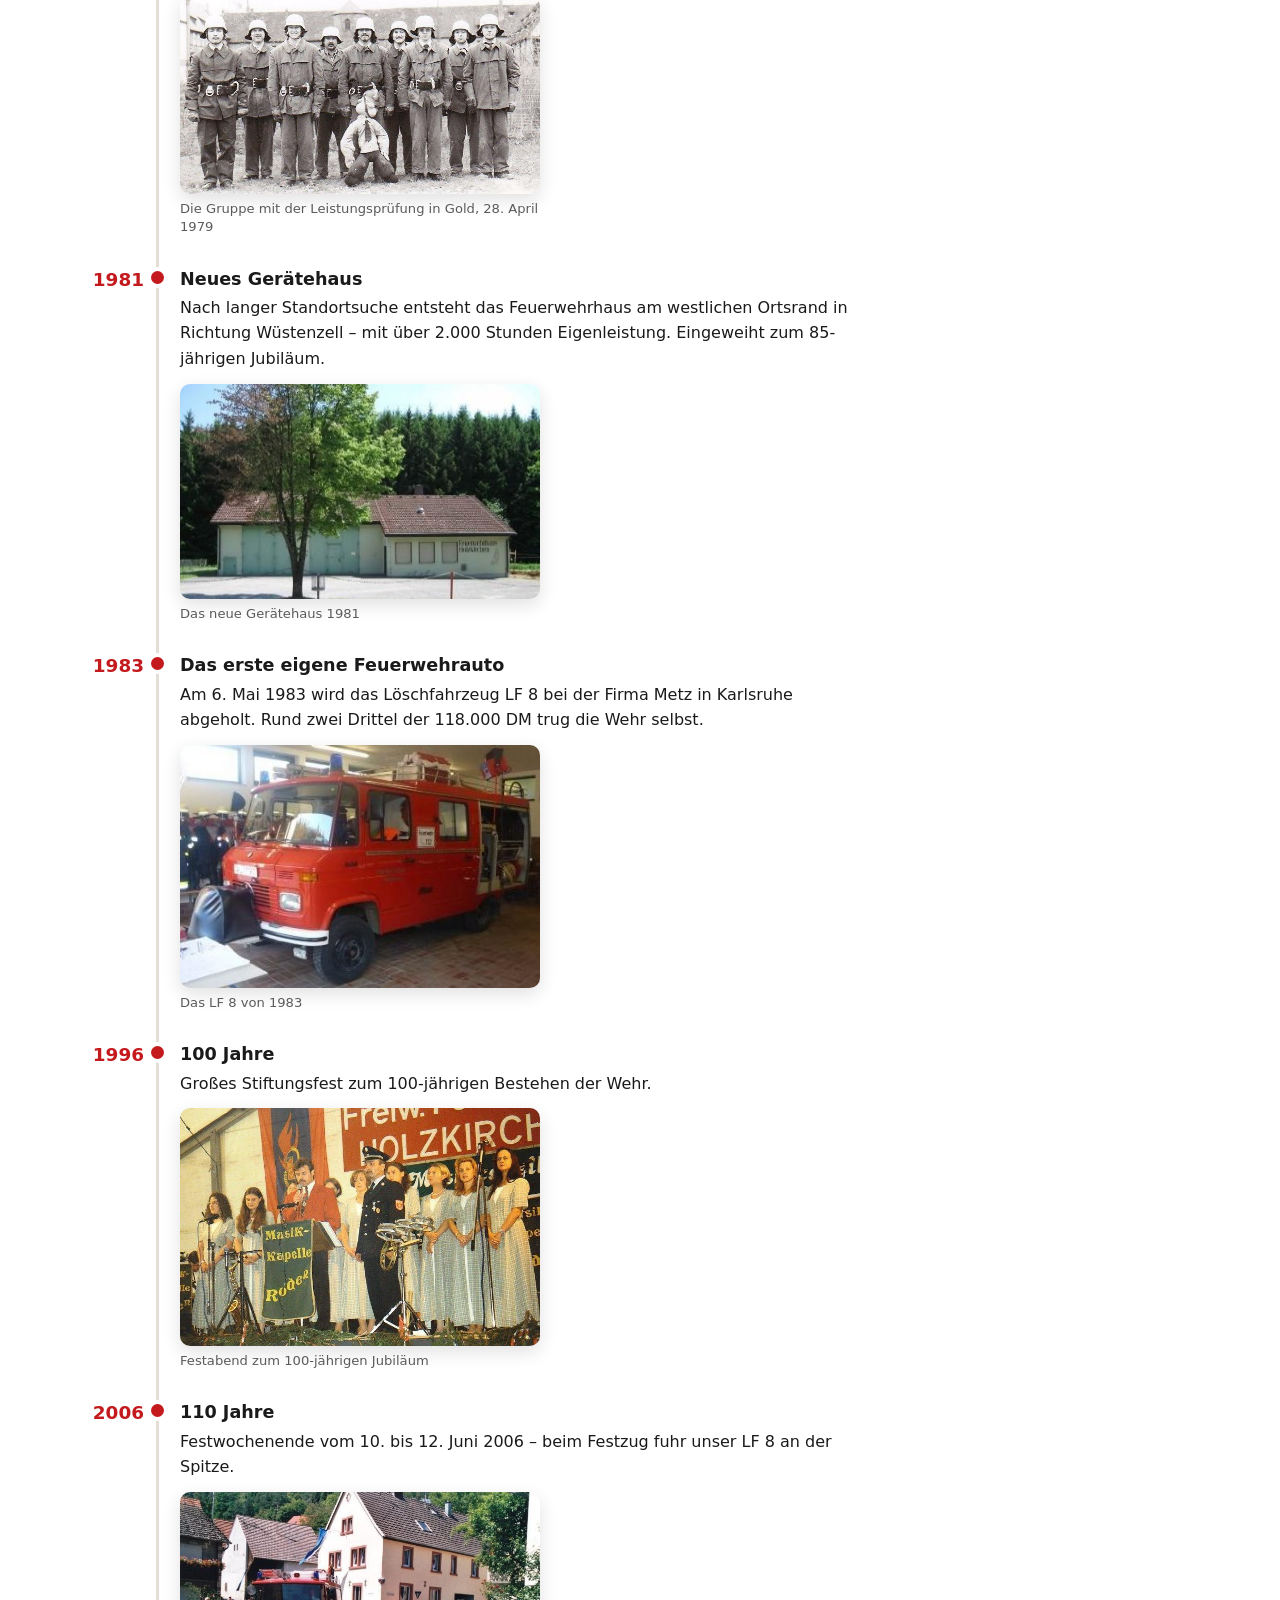
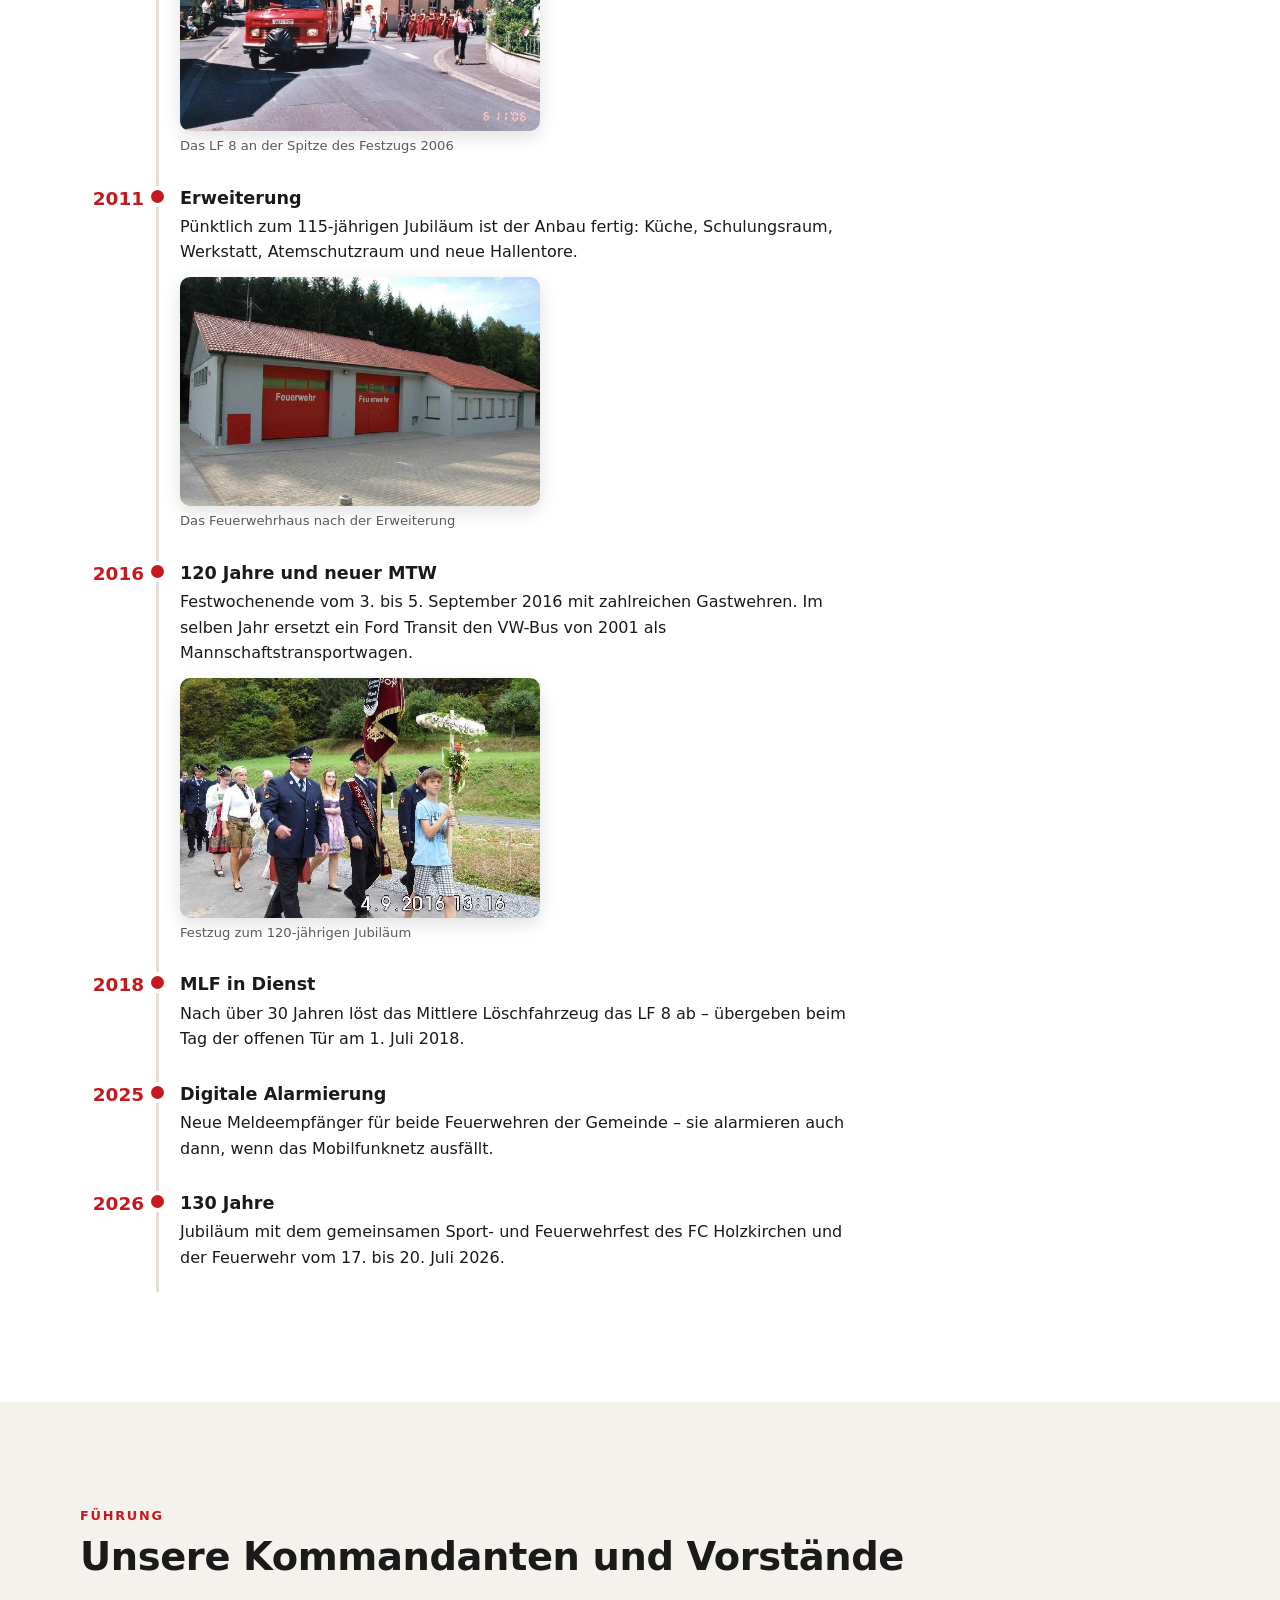
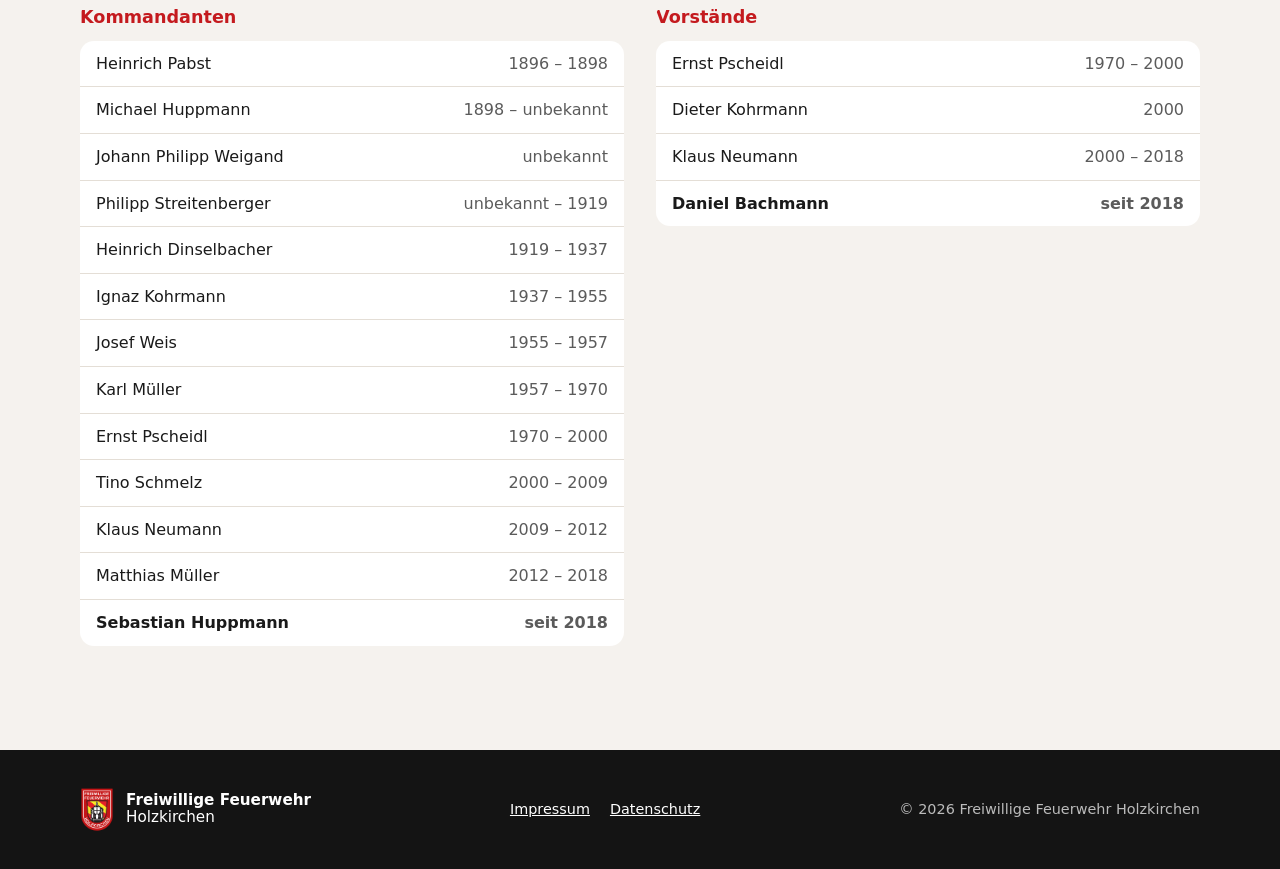
==== commit b668e5a6: "Chronik: weitere Fotos aus der Festschrift mit Bildunterschriften Co-Authored-By: Claude Opus 5.5 <n" ====
--- a/website/chronik.html
+++ b/website/chronik.html
@@ -41,13 +41,15 @@
       <ol class="timeline">
         <li><time>1896</time><div><strong>Gründung</strong><p>Erster Kommandant wird Heinrich Pabst. Schon zwei Jahre später zählt die Wehr 34 aktive Wehrmänner.</p></div></li>
         <li><time>1902</time><div><strong>Erste Spritze</strong><p>Eine kleine Saug- und Druckspritze, die die Wehrmänner noch selbst ziehen mussten. Wenige Jahre später folgt eine größere, pferdegezogene Spritze mit vier Sitzplätzen.</p></div></li>
-        <li><time>1945</time><div><strong>Erste Motorspritze</strong><p>Die Gemeinde übernimmt eine Motorspritze aus Wehrmachtsbeständen – sie tut über zwei Jahrzehnte gute Dienste. 1967 folgt eine neue Tragkraftspritze mit Anhänger.</p></div></li>
-        <li><time>1971</time><div><strong>Fahnenweihe</strong><p>Zum 75-jährigen Bestehen bekommt die Wehr ihre Fahne, gewidmet dem Hl. Florian und dem Erzengel Michael. Pate steht die FF Birkenfeld.</p><img src="img/chronik-1971-fahnenweihe.jpg" alt="Fahnenweihe 1971" loading="lazy"></div></li>
-        <li><time>1979</time><div><strong>Leistungsprüfung in Gold</strong><p>Erstmals legt eine Gruppe aus Holzkirchen die Leistungsprüfung in Gold ab. Seit 1968 wurden insgesamt rund 70 Gruppen ausgebildet.</p></div></li>
-        <li><time>1981</time><div><strong>Neues Gerätehaus</strong><p>Nach langer Standortsuche entsteht das Feuerwehrhaus am westlichen Ortsrand in Richtung Wüstenzell – mit über 2.000 Stunden Eigenleistung. Eingeweiht zum 85-jährigen Jubiläum.</p><img src="img/chronik-1981-geraetehaus.jpg" alt="Das neue Gerätehaus 1981" loading="lazy"></div></li>
-        <li><time>1983</time><div><strong>Das erste eigene Feuerwehrauto</strong><p>Am 6. Mai 1983 wird das Löschfahrzeug LF 8 bei der Firma Metz in Karlsruhe abgeholt. Rund zwei Drittel der 118.000 DM trug die Wehr selbst.</p><img src="img/chronik-1983-lf8.jpg" alt="Das LF 8 von 1983" loading="lazy"></div></li>
-        <li><time>2011</time><div><strong>Erweiterung</strong><p>Pünktlich zum 115-jährigen Jubiläum ist der Anbau fertig: Küche, Schulungsraum, Werkstatt, Atemschutzraum und neue Hallentore.</p><img src="img/chronik-2011-feuerwehrhaus.jpg" alt="Das Feuerwehrhaus nach der Erweiterung" loading="lazy"></div></li>
-        <li><time>2016</time><div><strong>Neuer Mannschaftstransportwagen</strong><p>Ein Ford Transit ersetzt den VW-Bus von 2001.</p></div></li>
+        <li><time>1945</time><div><strong>Erste Motorspritze</strong><p>Die Gemeinde übernimmt eine Motorspritze aus Wehrmachtsbeständen – sie tut über zwei Jahrzehnte gute Dienste. 1967 folgt eine neue Tragkraftspritze mit Anhänger.</p><figure><img src="img/chronik-1974-uebung.jpg" alt="Vorbereitung zur Übung am 3. Mai 1974 mit dem Tragkraftspritzen-Anhänger" loading="lazy"><figcaption>Vorbereitung zur Übung am 3. Mai 1974 mit dem Tragkraftspritzen-Anhänger</figcaption></figure></div></li>
+        <li><time>1971</time><div><strong>Fahnenweihe</strong><p>Zum 75-jährigen Bestehen bekommt die Wehr ihre Fahne, gewidmet dem Hl. Florian und dem Erzengel Michael. Pate steht die FF Birkenfeld.</p><figure><img src="img/chronik-1971-fahnenweihe.jpg" alt="Fahnenweihe 1971" loading="lazy"><figcaption>Fahnenweihe 1971</figcaption></figure></div></li>
+        <li><time>1979</time><div><strong>Leistungsprüfung in Gold</strong><p>Erstmals legt eine Gruppe aus Holzkirchen die Leistungsprüfung in Gold ab. Seit 1968 wurden insgesamt rund 70 Gruppen ausgebildet.</p><figure><img src="img/chronik-1979-leistungspruefung.jpg" alt="Die Gruppe mit der Leistungsprüfung in Gold, 28. April 1979" loading="lazy"><figcaption>Die Gruppe mit der Leistungsprüfung in Gold, 28. April 1979</figcaption></figure></div></li>
+        <li><time>1981</time><div><strong>Neues Gerätehaus</strong><p>Nach langer Standortsuche entsteht das Feuerwehrhaus am westlichen Ortsrand in Richtung Wüstenzell – mit über 2.000 Stunden Eigenleistung. Eingeweiht zum 85-jährigen Jubiläum.</p><figure><img src="img/chronik-1981-geraetehaus.jpg" alt="Das neue Gerätehaus 1981" loading="lazy"><figcaption>Das neue Gerätehaus 1981</figcaption></figure></div></li>
+        <li><time>1983</time><div><strong>Das erste eigene Feuerwehrauto</strong><p>Am 6. Mai 1983 wird das Löschfahrzeug LF 8 bei der Firma Metz in Karlsruhe abgeholt. Rund zwei Drittel der 118.000 DM trug die Wehr selbst.</p><figure><img src="img/chronik-1983-lf8.jpg" alt="Das LF 8 von 1983" loading="lazy"><figcaption>Das LF 8 von 1983</figcaption></figure></div></li>
+        <li><time>1996</time><div><strong>100 Jahre</strong><p>Großes Stiftungsfest zum 100-jährigen Bestehen der Wehr.</p><figure><img src="img/chronik-1996-100-jahre.jpg" alt="Festabend zum 100-jährigen Jubiläum" loading="lazy"><figcaption>Festabend zum 100-jährigen Jubiläum</figcaption></figure></div></li>
+        <li><time>2006</time><div><strong>110 Jahre</strong><p>Festwochenende vom 10. bis 12. Juni 2006 – beim Festzug fuhr unser LF 8 an der Spitze.</p><figure><img src="img/chronik-2006-festzug-lf8.jpg" alt="Das LF 8 an der Spitze des Festzugs 2006" loading="lazy"><figcaption>Das LF 8 an der Spitze des Festzugs 2006</figcaption></figure></div></li>
+        <li><time>2011</time><div><strong>Erweiterung</strong><p>Pünktlich zum 115-jährigen Jubiläum ist der Anbau fertig: Küche, Schulungsraum, Werkstatt, Atemschutzraum und neue Hallentore.</p><figure><img src="img/chronik-2011-feuerwehrhaus.jpg" alt="Das Feuerwehrhaus nach der Erweiterung" loading="lazy"><figcaption>Das Feuerwehrhaus nach der Erweiterung</figcaption></figure></div></li>
+        <li><time>2016</time><div><strong>120 Jahre und neuer MTW</strong><p>Festwochenende vom 3. bis 5. September 2016 mit zahlreichen Gastwehren. Im selben Jahr ersetzt ein Ford Transit den VW-Bus von 2001 als Mannschaftstransportwagen.</p><figure><img src="img/chronik-2016-120-jahre.jpg" alt="Festzug zum 120-jährigen Jubiläum" loading="lazy"><figcaption>Festzug zum 120-jährigen Jubiläum</figcaption></figure></div></li>
         <li><time>2018</time><div><strong>MLF in Dienst</strong><p>Nach über 30 Jahren löst das Mittlere Löschfahrzeug das LF 8 ab – übergeben beim Tag der offenen Tür am 1. Juli 2018.</p></div></li>
         <li><time>2025</time><div><strong>Digitale Alarmierung</strong><p>Neue Meldeempfänger für beide Feuerwehren der Gemeinde – sie alarmieren auch dann, wenn das Mobilfunknetz ausfällt.</p></div></li>
         <li><time>2026</time><div><strong>130 Jahre</strong><p>Jubiläum mit dem gemeinsamen Sport- und Feuerwehrfest des FC Holzkirchen und der Feuerwehr vom 17. bis 20. Juli 2026.</p></div></li>
--- a/website/style.css
+++ b/website/style.css
@@ -289,3 +289,8 @@
 /* Adresse bei Anfahrt */
 .address-line { margin: 20px 0 4px; padding: 14px 18px; background: var(--bg-alt); border-left: 4px solid var(--red); border-radius: 10px; line-height: 1.5; display: flex; align-items: center; justify-content: space-between; gap: 16px; flex-wrap: wrap; }
 .address-line address { background: none; border: 0; padding: 0; border-radius: 0; }
+
+/* Chronik: Bilder mit Unterschrift */
+.timeline figure { margin: 12px 0 0; width: min(360px, 100%); }
+.timeline figure img { margin-top: 0; width: 100%; }
+.timeline figcaption { font-size: .82rem; color: var(--muted); margin-top: 6px; line-height: 1.4; }
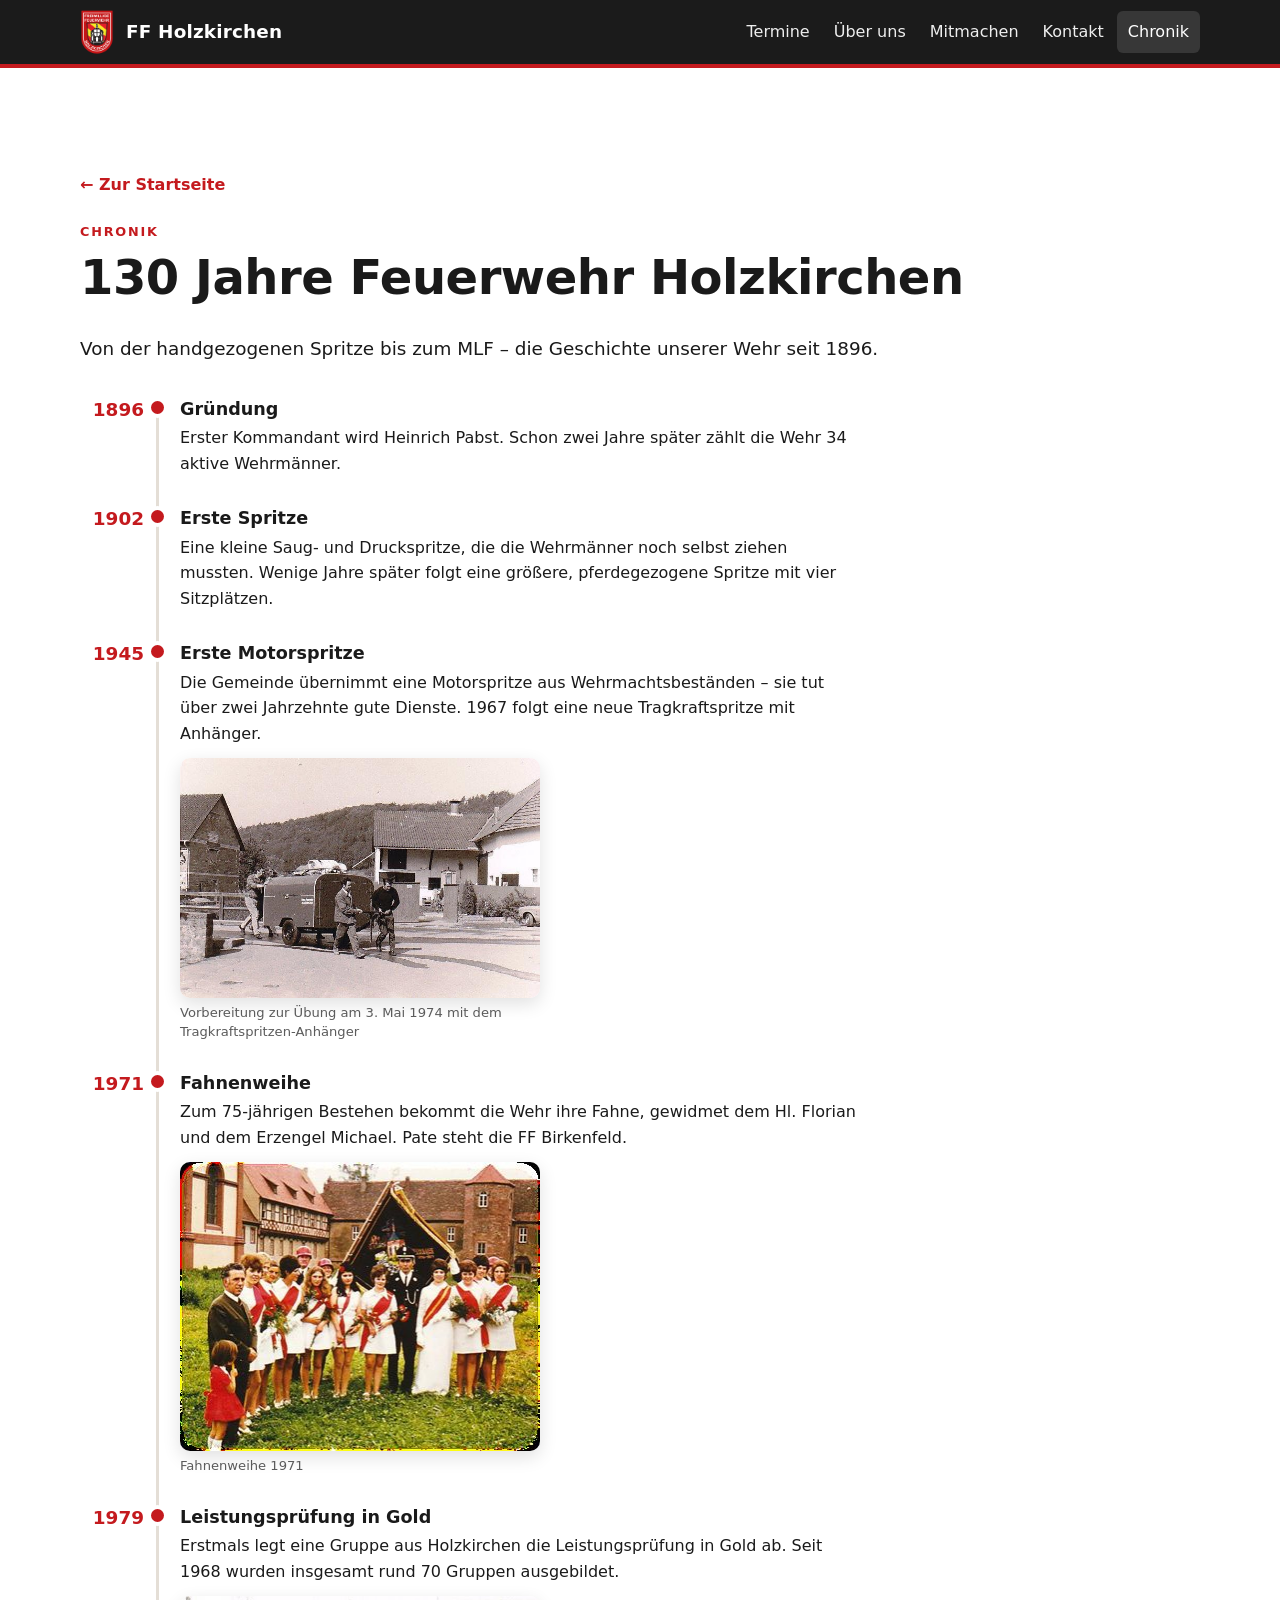
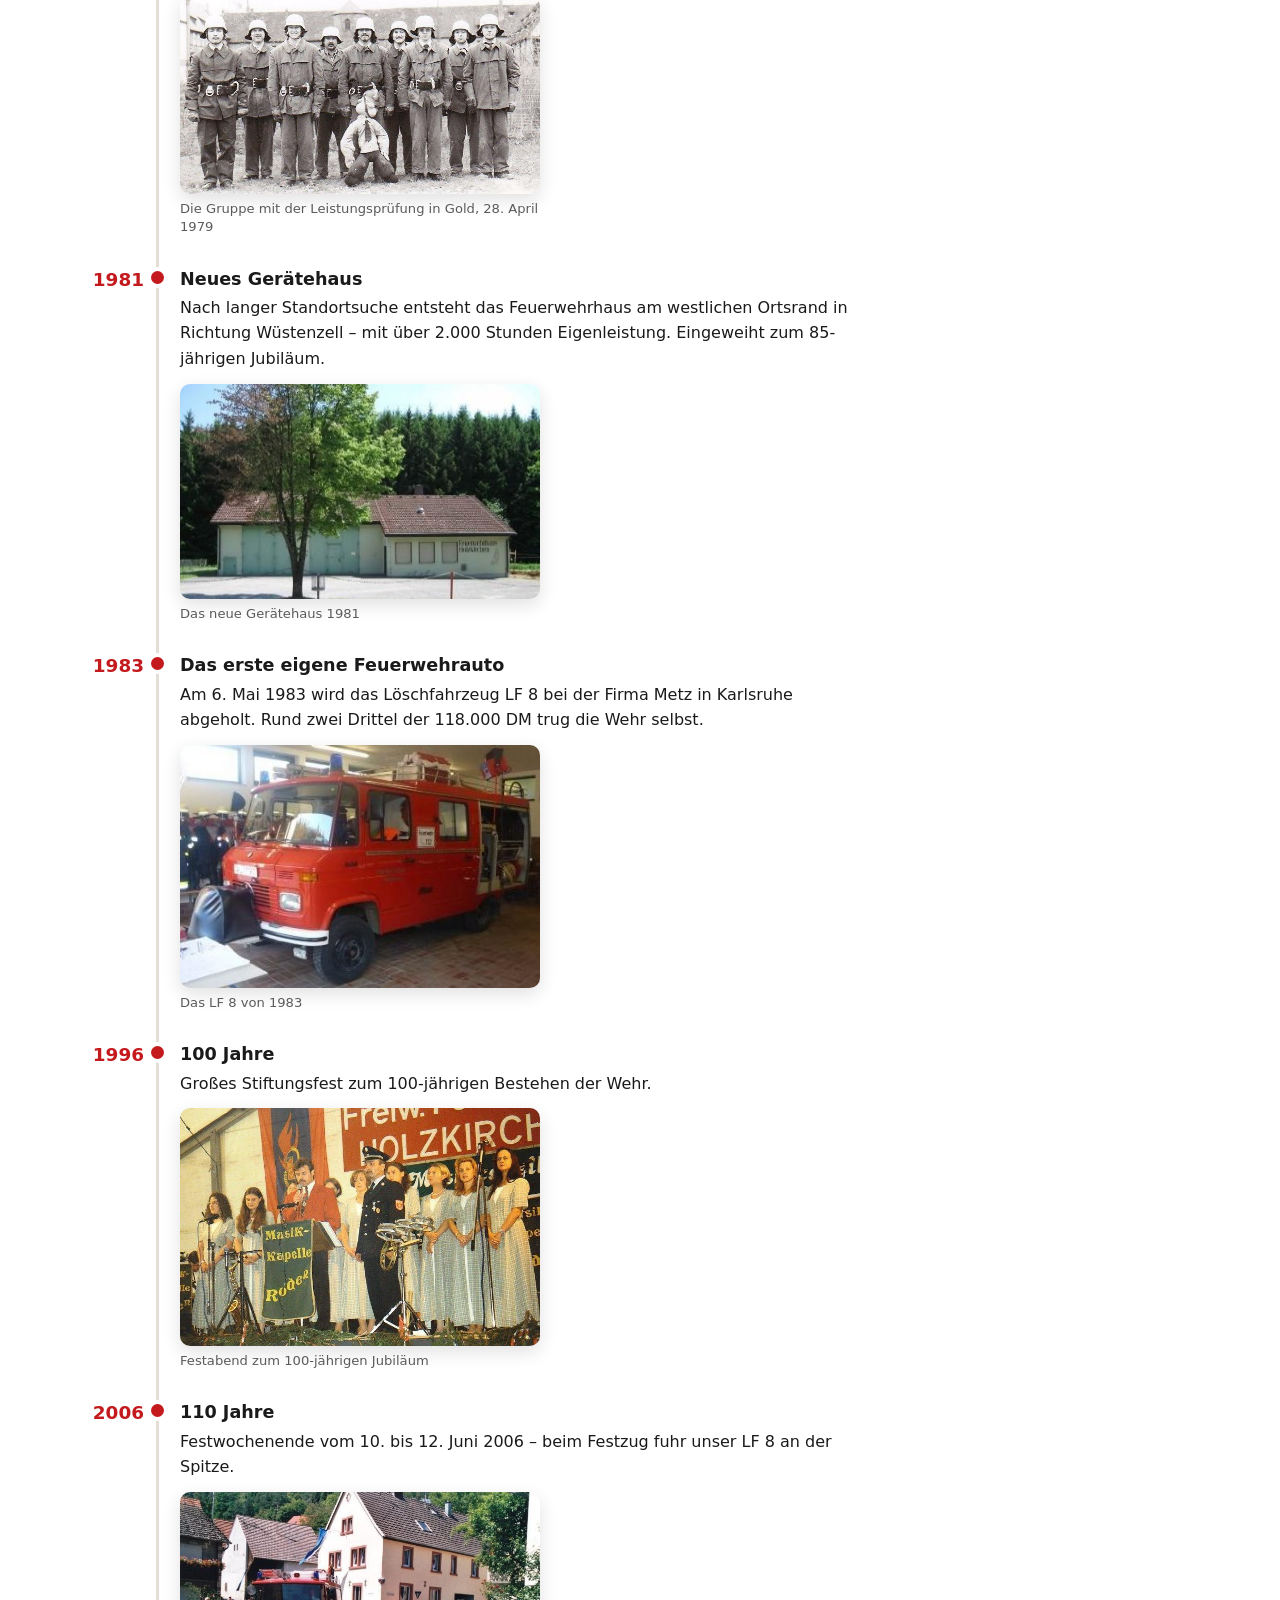
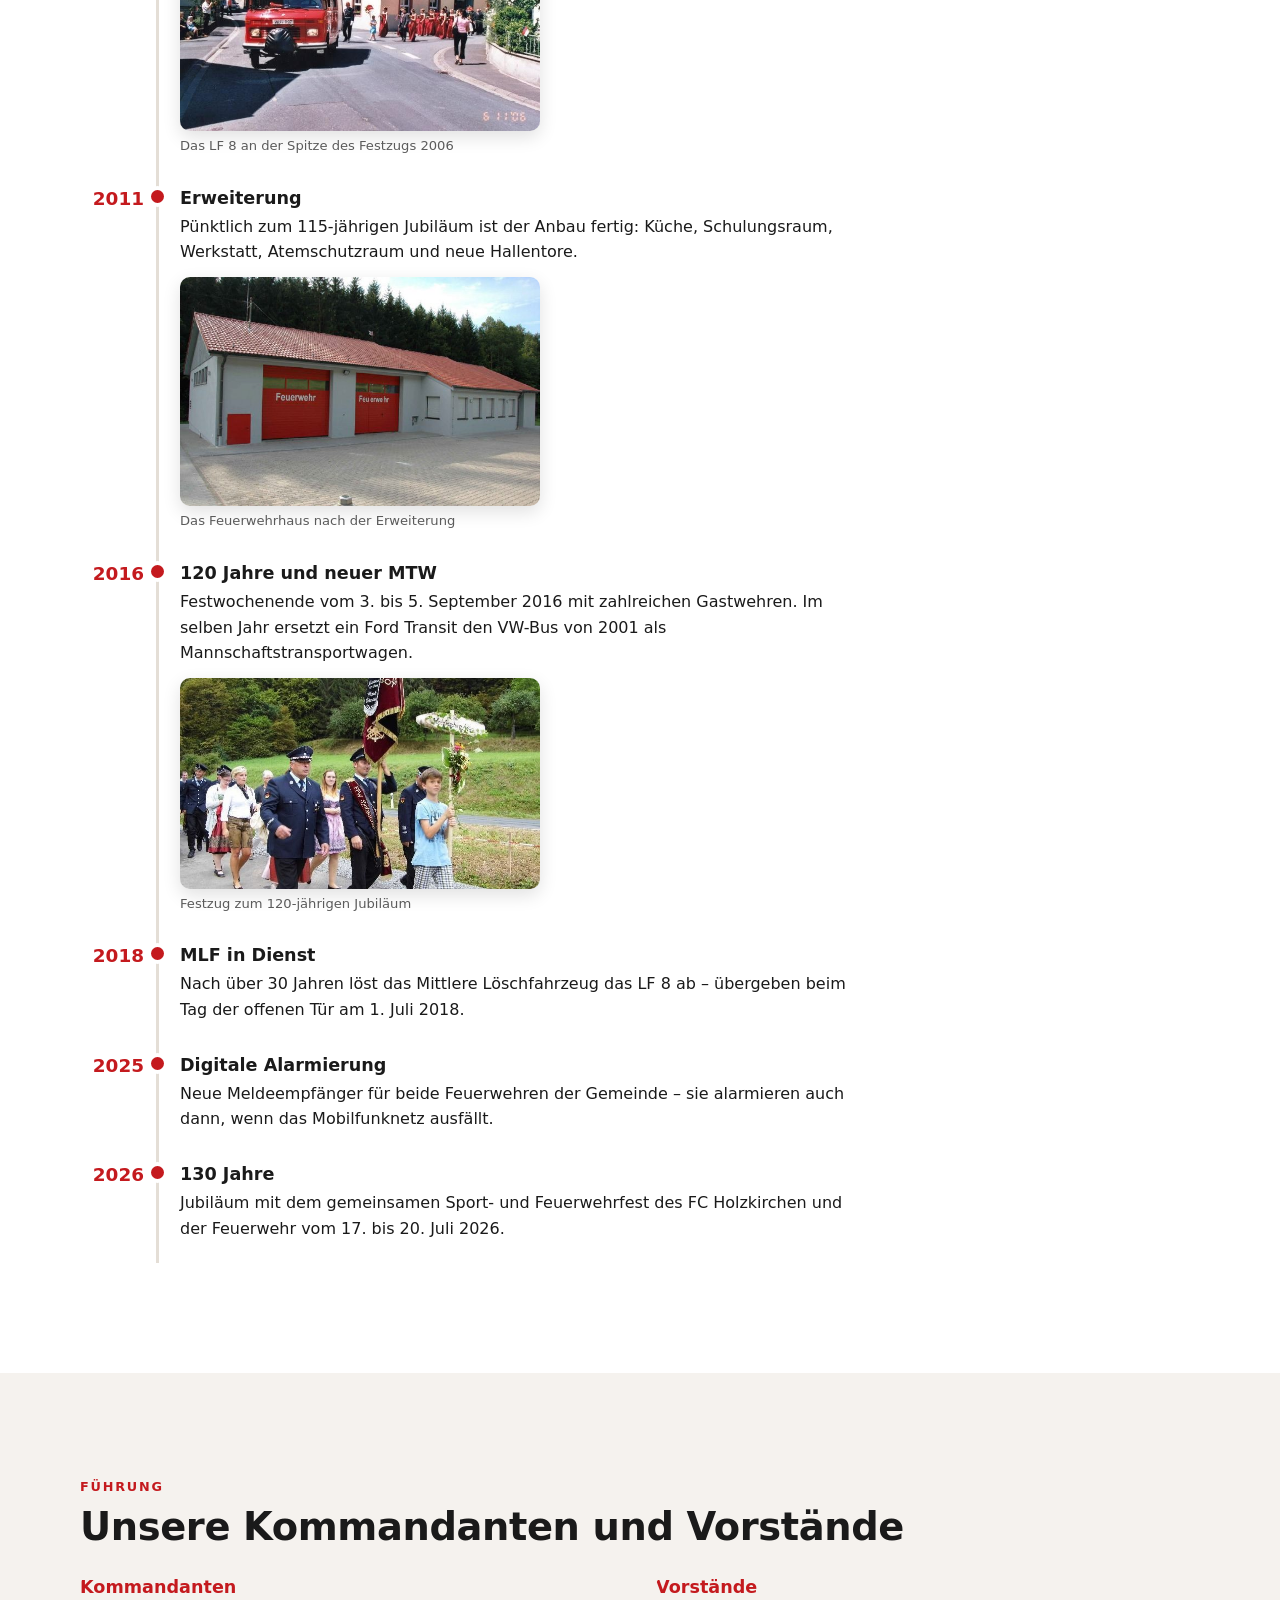
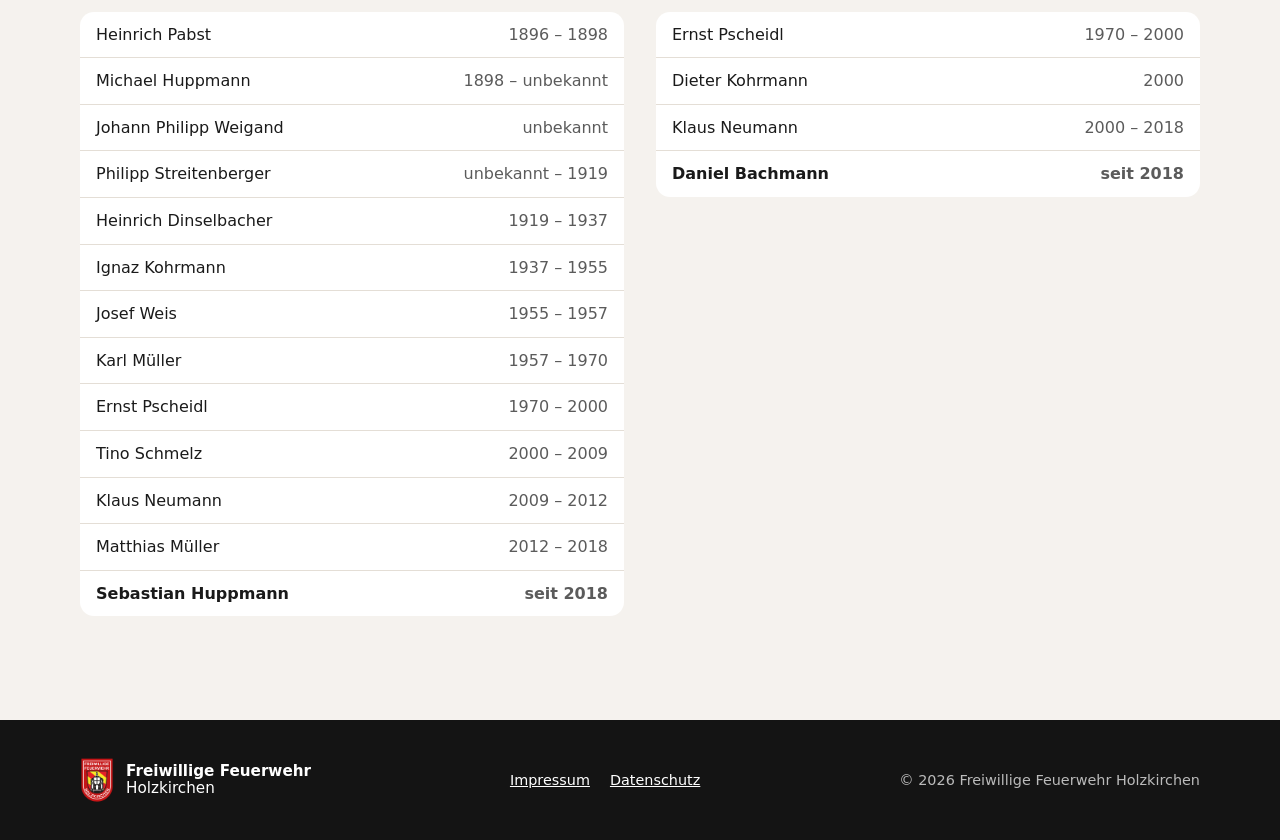
==== commit ce8bcc5d: "Menü: Fotos entfernt Co-Authored-By: Claude Opus 5.5 <noreply@anthropic.com> Claude-Session: https:/" ====
--- a/website/chronik.html
+++ b/website/chronik.html
@@ -23,7 +23,6 @@
       <a href="index.html#termine">Termine</a>
       <a href="index.html#ueber-uns">Über uns</a>
       <a href="index.html#mitmachen">Mitmachen</a>
-      <a href="index.html#galerie">Fotos</a>
       <a href="index.html#kontakt">Kontakt</a>
       <a href="chronik.html" aria-current="page">Chronik</a>
     </nav>
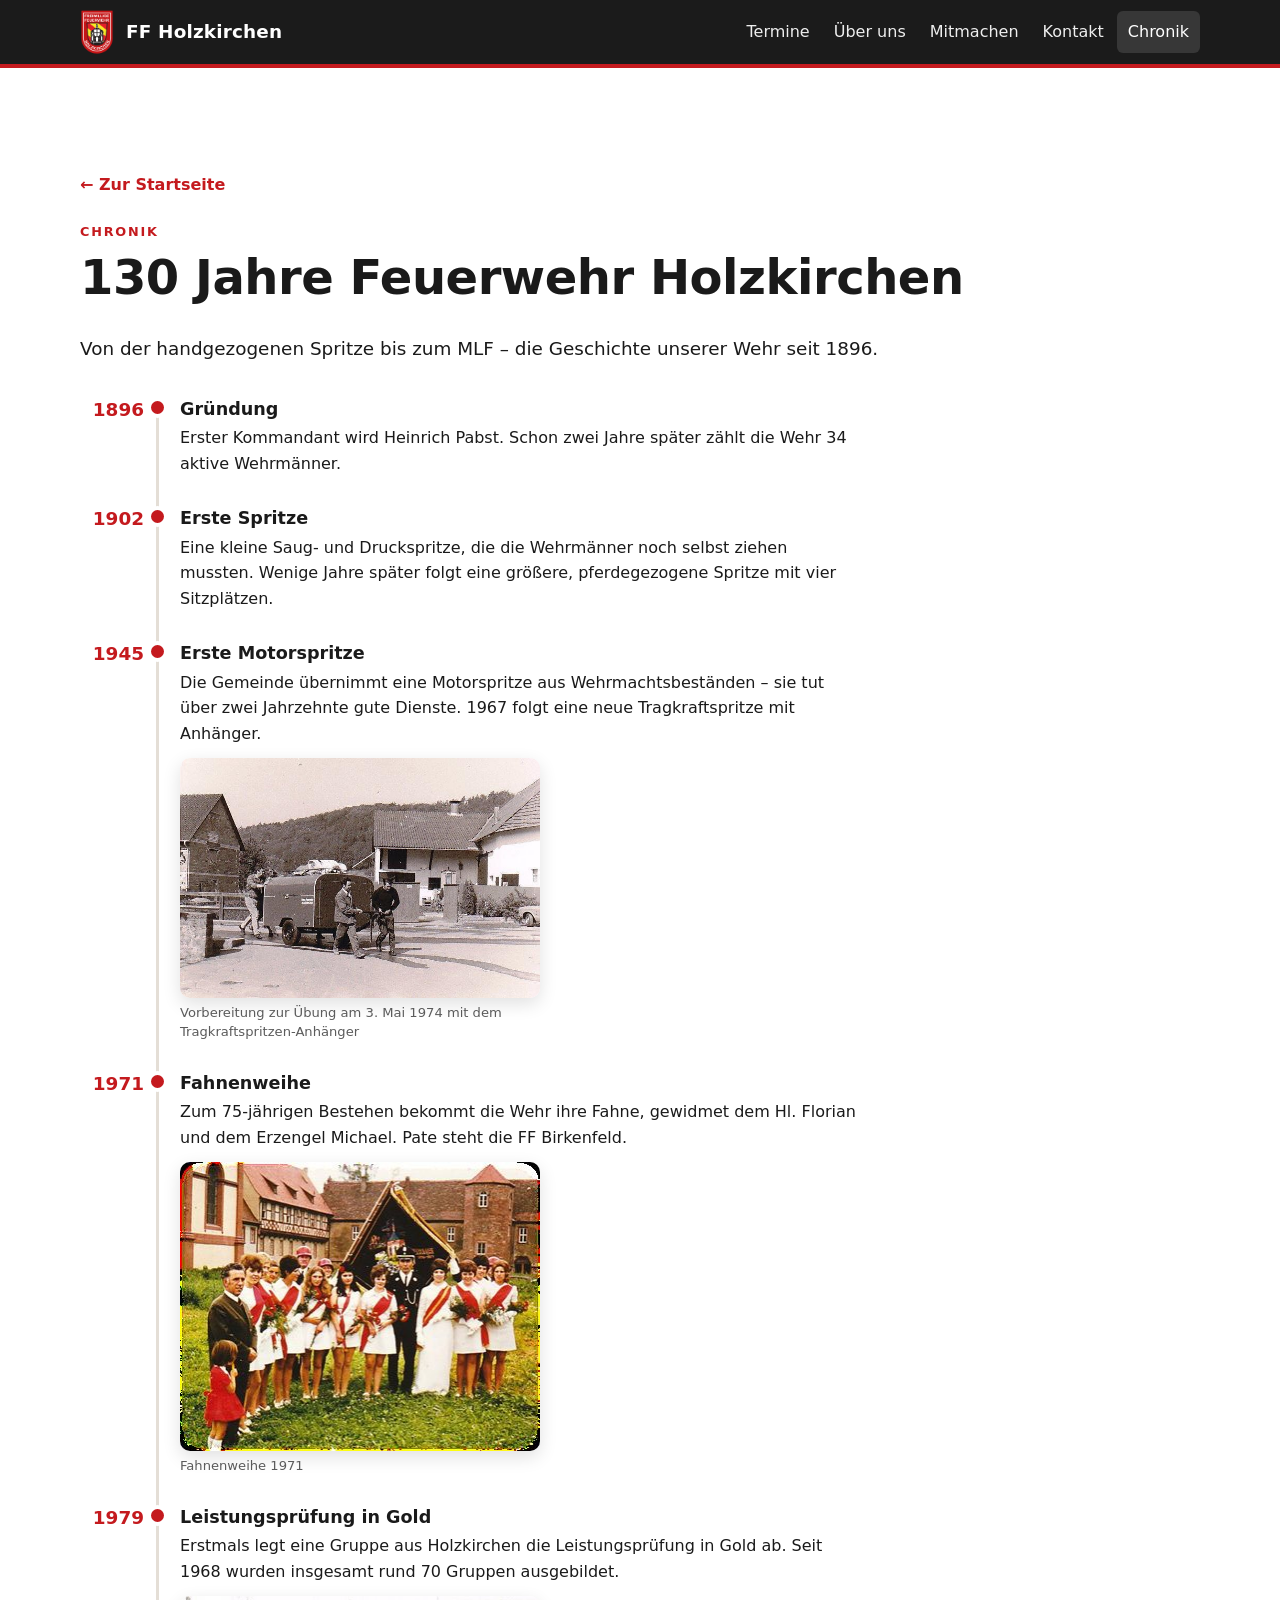
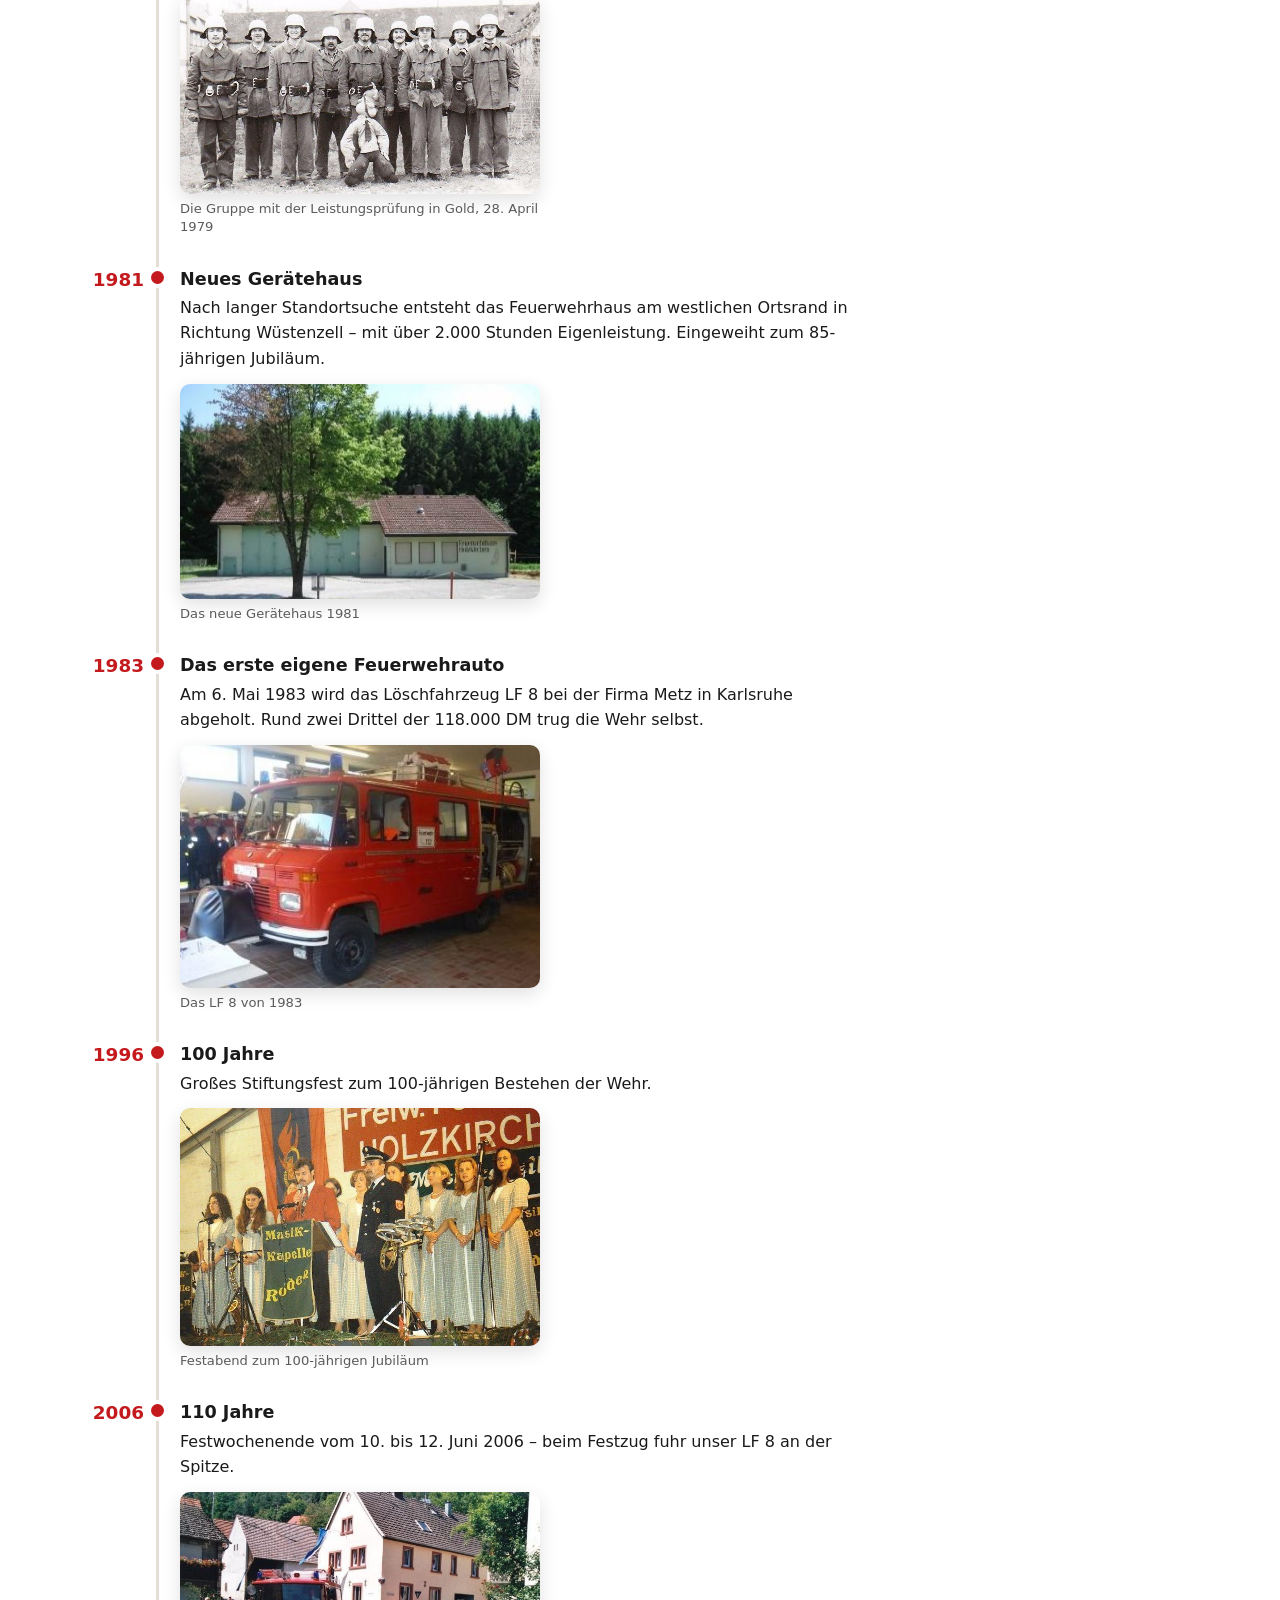
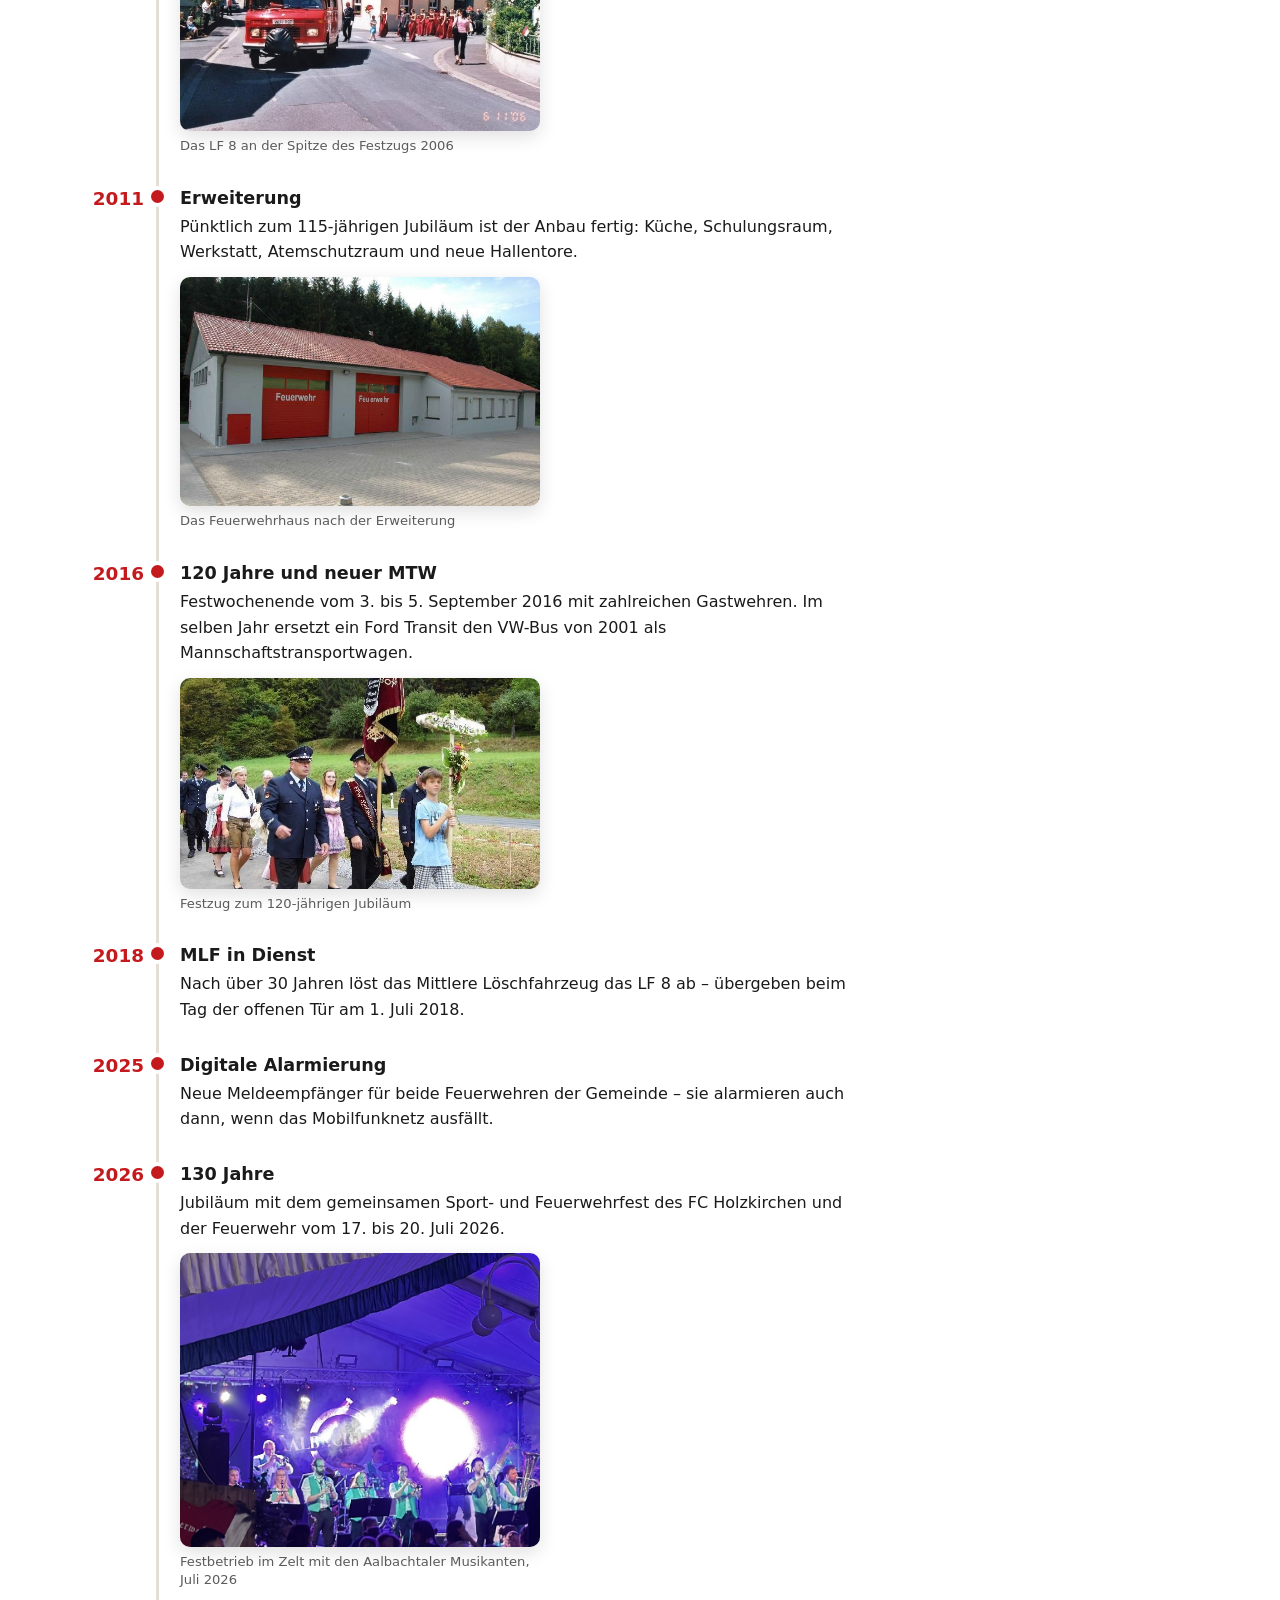
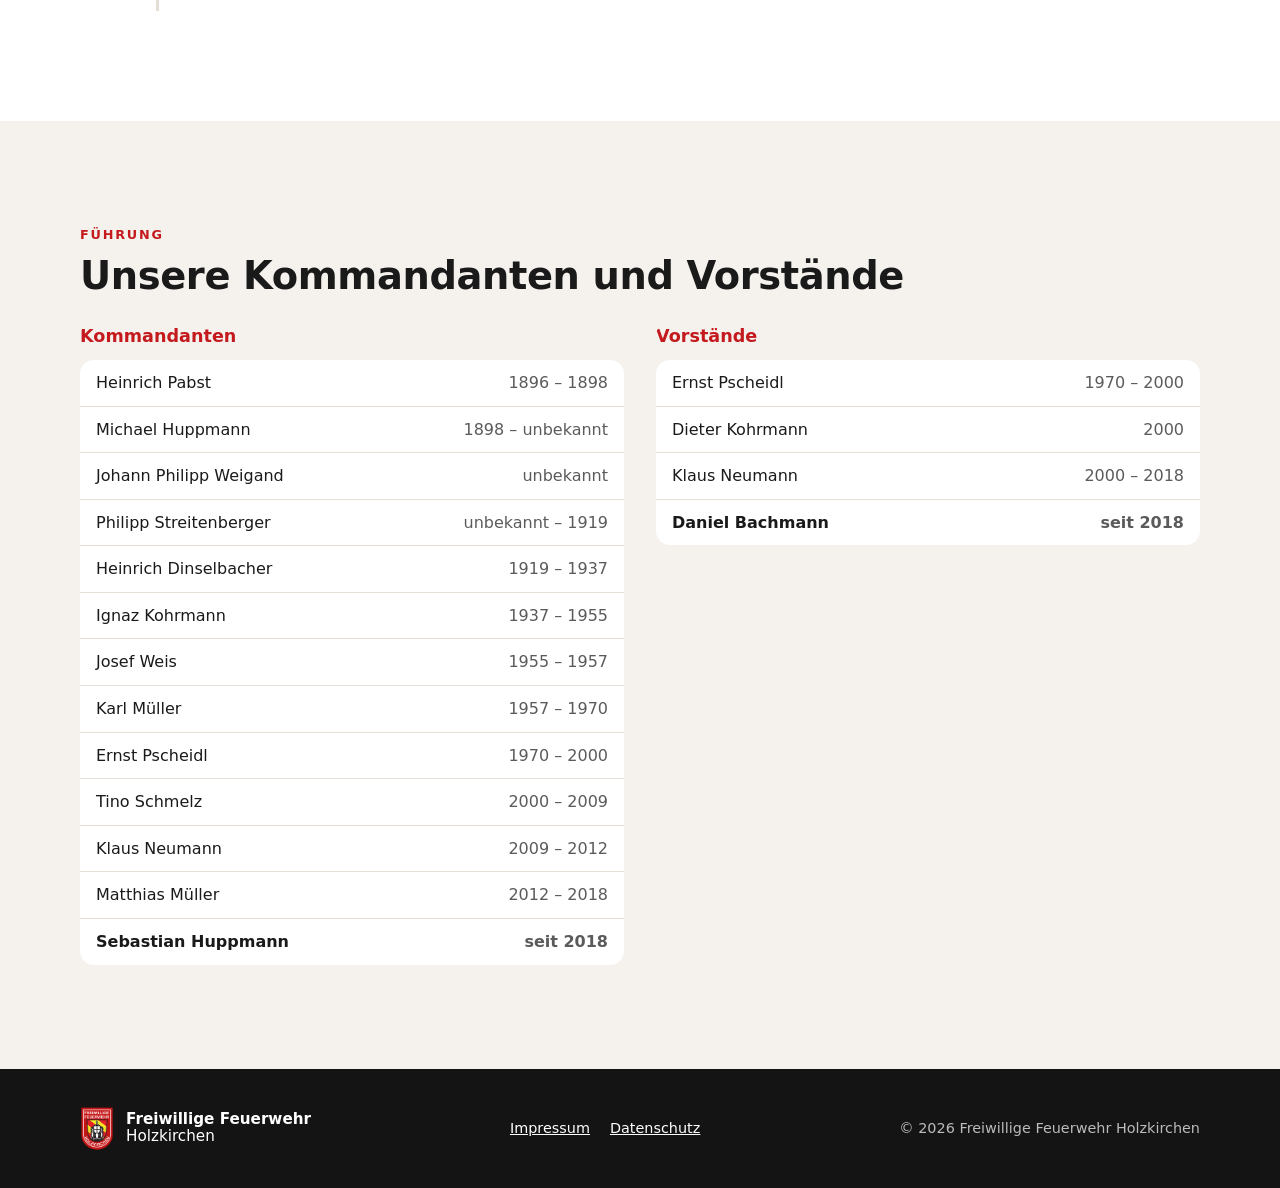
==== commit dd2fa3f9: "Chronik: Foto vom Jubiläumsfest 2026 Co-Authored-By: Claude Opus 5.5 <noreply@anthropic.com> Claude-" ====
--- a/website/chronik.html
+++ b/website/chronik.html
@@ -51,7 +51,7 @@
         <li><time>2016</time><div><strong>120 Jahre und neuer MTW</strong><p>Festwochenende vom 3. bis 5. September 2016 mit zahlreichen Gastwehren. Im selben Jahr ersetzt ein Ford Transit den VW-Bus von 2001 als Mannschaftstransportwagen.</p><figure><img src="img/chronik-2016-120-jahre.jpg" alt="Festzug zum 120-jährigen Jubiläum" loading="lazy"><figcaption>Festzug zum 120-jährigen Jubiläum</figcaption></figure></div></li>
         <li><time>2018</time><div><strong>MLF in Dienst</strong><p>Nach über 30 Jahren löst das Mittlere Löschfahrzeug das LF 8 ab – übergeben beim Tag der offenen Tür am 1. Juli 2018.</p></div></li>
         <li><time>2025</time><div><strong>Digitale Alarmierung</strong><p>Neue Meldeempfänger für beide Feuerwehren der Gemeinde – sie alarmieren auch dann, wenn das Mobilfunknetz ausfällt.</p></div></li>
-        <li><time>2026</time><div><strong>130 Jahre</strong><p>Jubiläum mit dem gemeinsamen Sport- und Feuerwehrfest des FC Holzkirchen und der Feuerwehr vom 17. bis 20. Juli 2026.</p></div></li>
+        <li><time>2026</time><div><strong>130 Jahre</strong><p>Jubiläum mit dem gemeinsamen Sport- und Feuerwehrfest des FC Holzkirchen und der Feuerwehr vom 17. bis 20. Juli 2026.</p><figure><img src="img/chronik-2026-festzelt.jpg" alt="Festbetrieb im Zelt mit den Aalbachtaler Musikanten, Juli 2026" loading="lazy"><figcaption>Festbetrieb im Zelt mit den Aalbachtaler Musikanten, Juli 2026</figcaption></figure></div></li>
       </ol>
     </div>
   </section>
